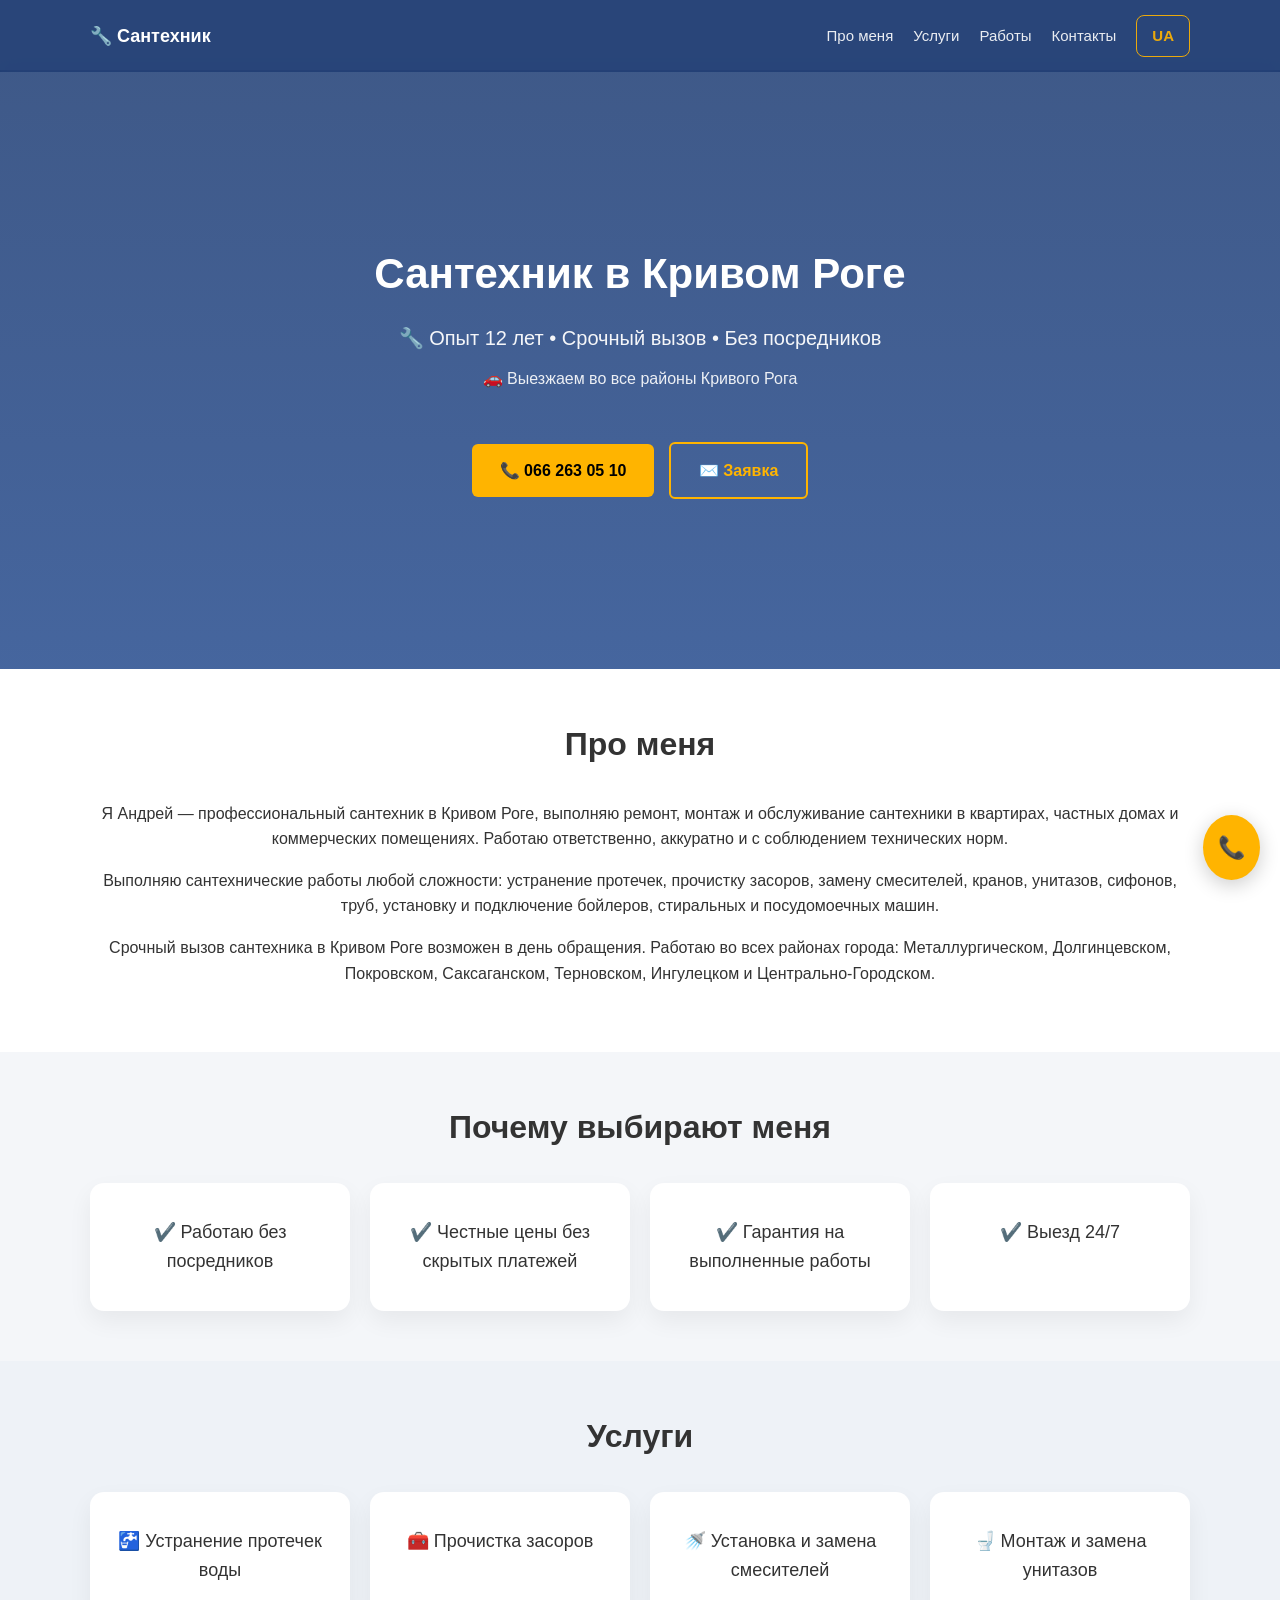
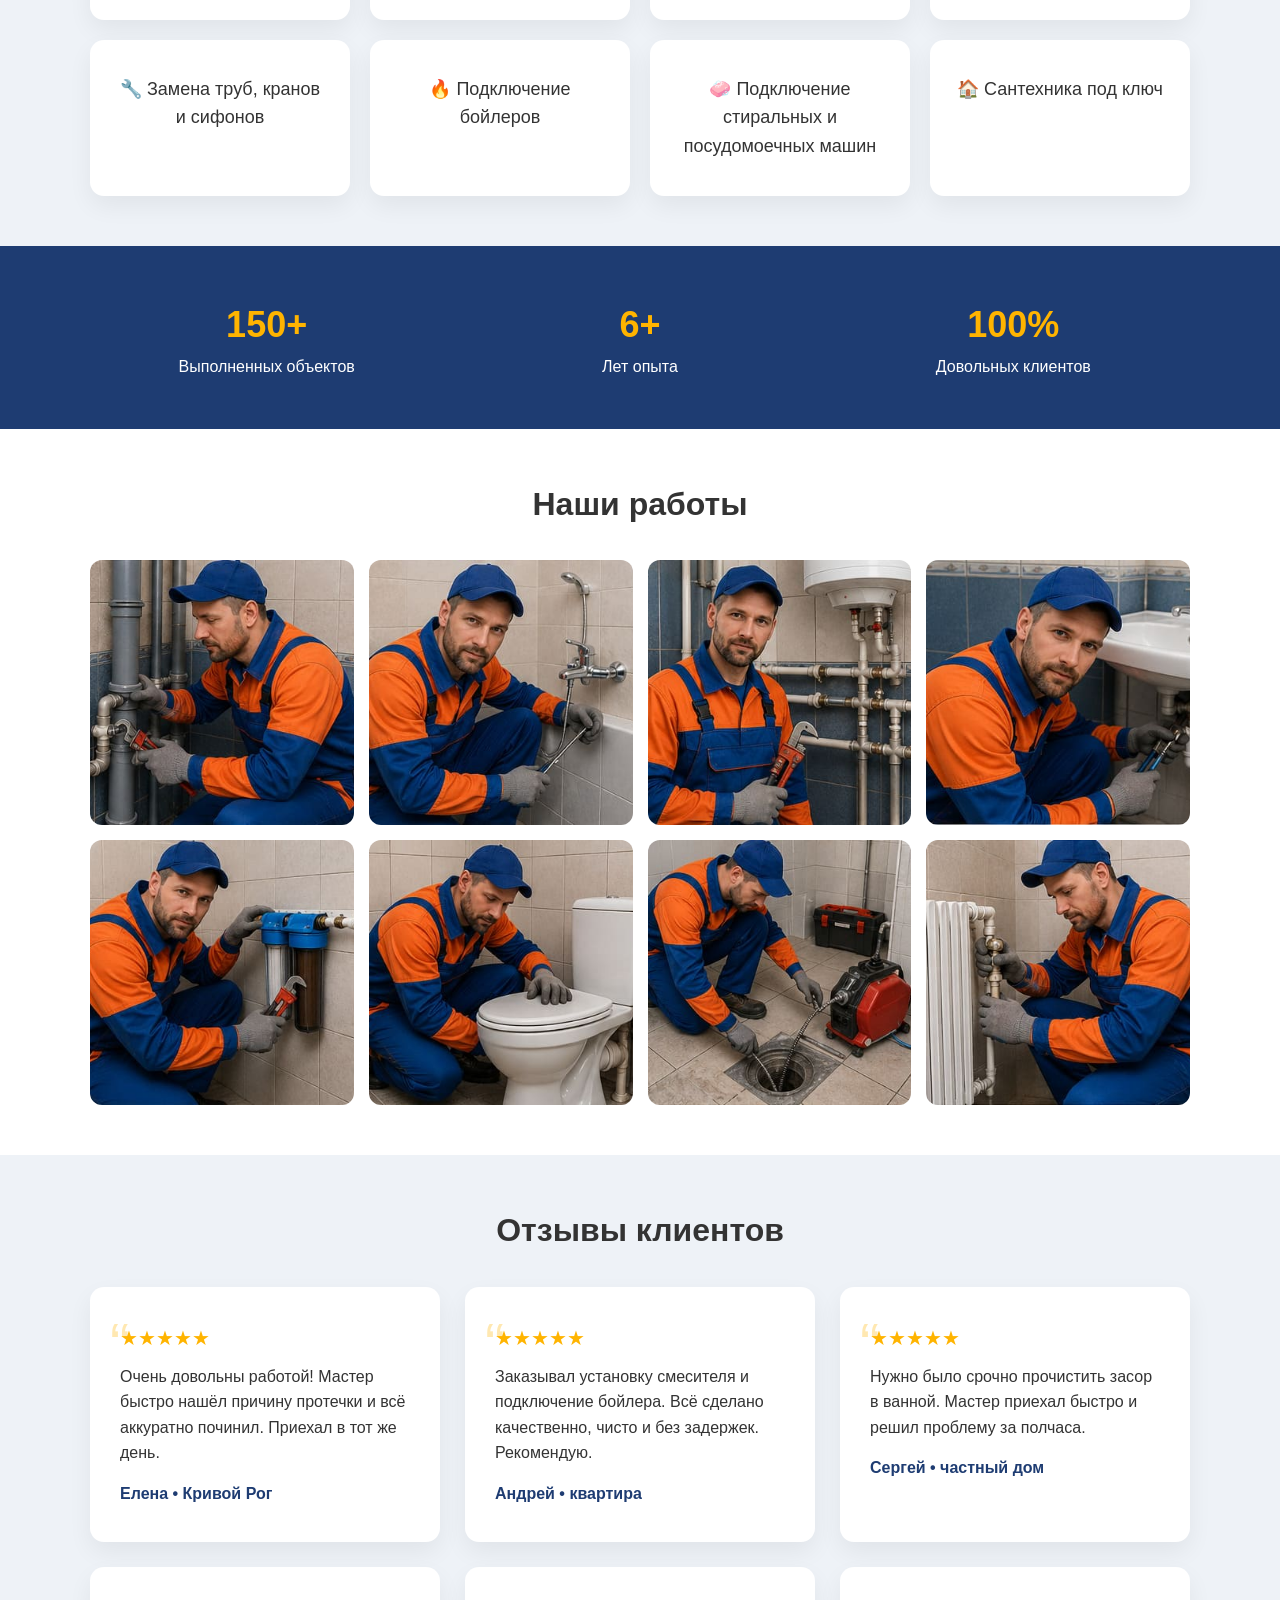
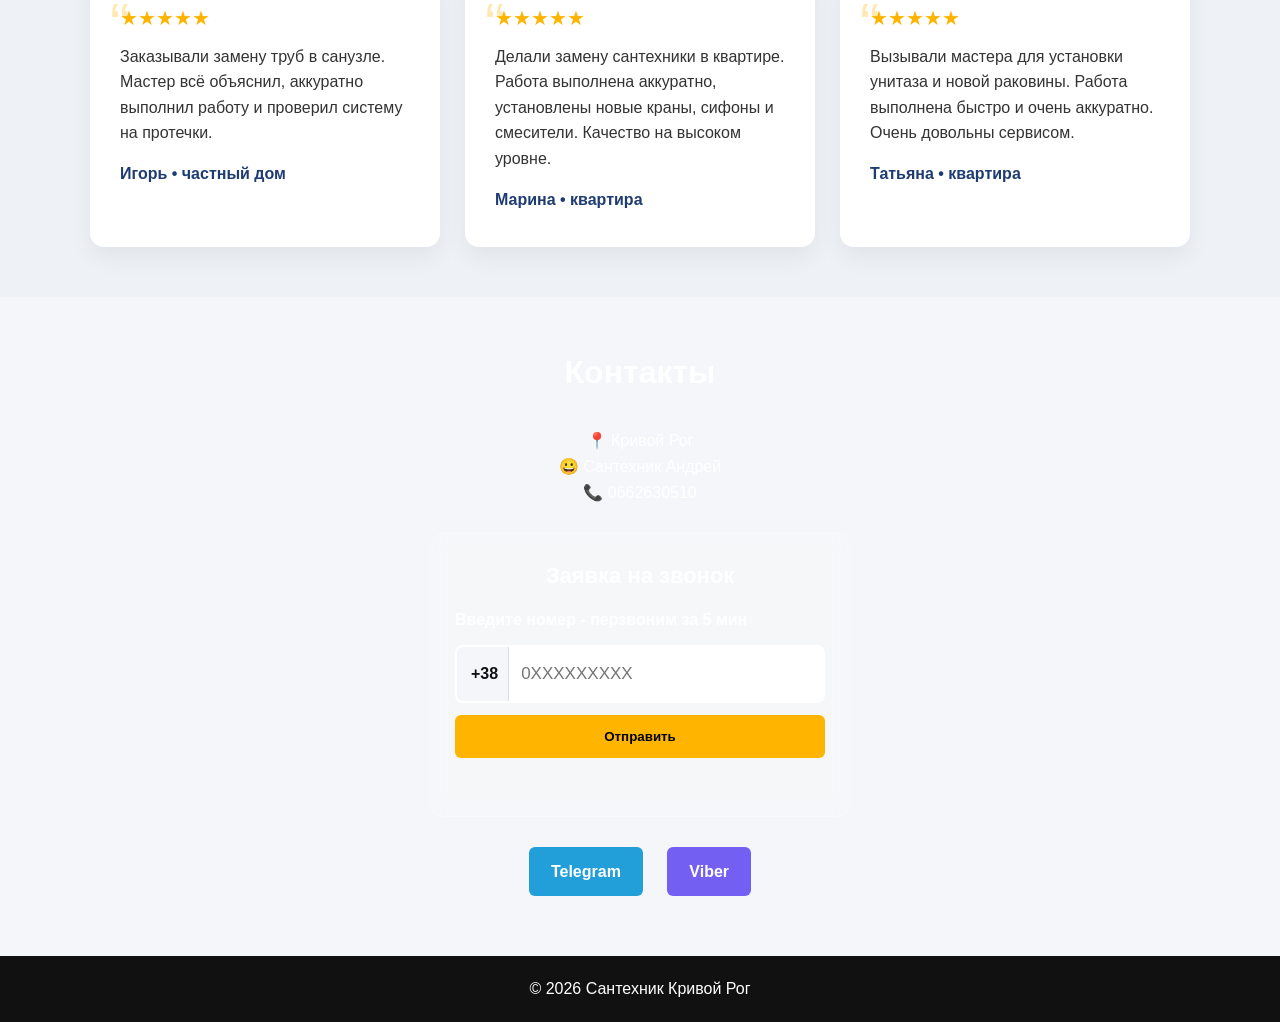
==== ru/index.html @ 3ff69174 "Add files via upload" ====
<!DOCTYPE html>
<html lang="ru">
<head>
<meta charset="UTF-8">
<meta name="viewport" content="width=device-width, initial-scale=1.0">

<title>Сантехник в Кривом Роге | Вызов сантехника 24/7</title>
<meta name="description" content="Частный сантехник в Кривом Роге. Срочный вызов, устранение протечек и засоров, замена смесителей, унитазов, труб, сифонов и подключение бойлеров. Выезд в день обращения.">
<meta name="keywords" content="сантехник кривой рог, вызов сантехника кривой рог, аварийный сантехник кривой рог, сантехнические работы кривой рог, ремонт сантехники кривой рог, прочистка засоров кривой рог, замена труб кривой рог">

<link rel="canonical" href="https://santehnik-krivoy-rog.pp.ua/ru/">
<link rel="alternate" hreflang="uk" href="https://santehnik-krivoy-rog.pp.ua/">
<link rel="alternate" hreflang="ru" href="https://santehnik-krivoy-rog.pp.ua/ru/">
<link rel="alternate" hreflang="x-default" href="https://santehnik-krivoy-rog.pp.ua/">

<link rel="icon" href="/images/logo.svg" type="image/svg+xml">

<style>
* {
    margin: 0;
    padding: 0;
    box-sizing: border-box;
    font-family: Arial, sans-serif;
}

html {
    scroll-behavior: auto;

}

body {
    padding-top: 70px;
    background: #f4f6f9;
    color: #333;
    line-height: 1.6;
}

a {
    text-decoration: none;
    color: inherit;
}

.container {
    width: 90%;
    max-width: 1100px;
    margin: auto;
    padding: 50px 0;
}

/* NAVBAR */

.navbar {
    position: fixed;
    top: 0;
    left: 0;
    width: 100%;
    background: rgba(30, 60, 114, 0.95);
    backdrop-filter: blur(10px);
    color: white;
    z-index: 9999;
    transition: transform 0.35s ease, opacity 0.35s ease;
}

.navbar.hide {
    transform: translateY(-100%);
    opacity: 0;
}

.nav-container {
    width: 90%;
    max-width: 1100px;
    margin: auto;
    display: flex;
    justify-content: space-between;
    align-items: center;
    padding: 15px 0;
}

.logo {
    font-weight: bold;
    font-size: 18px;
}

.nav-links {
    display: flex;
    align-items: center;
}

.nav-links a {
    margin-left: 20px;
    font-size: 15px;
    opacity: 0.9;
    transition: 0.3s;
}

.nav-links a:hover {
    opacity: 1;
    color: #ffb400;
}

.lang-switch-btn {
    margin-left: 25px;
    padding: 6px 12px;
    border: 1px solid #ffb400;
    border-radius: 6px;
    color: #ffb400;
    font-weight: bold;
    transition: 0.3s;
}

.lang-switch-btn:hover {
    background: #ffb400;
    color: black;
}

/* BURGER */

.burger {
    display: none;
    font-size: 26px;
    cursor: pointer;
    background: transparent;
    border: 0;
    color: white;
}

/* HEADER */

header {
    position: relative;
    overflow: hidden;
    color: white;
    text-align: center;
    padding: 120px 20px;
}

header::before,
.contacts::before {
    content: "";
    position: absolute;
    inset: 0;
    background:
        linear-gradient(rgba(30, 60, 114, 0.85), rgba(42, 82, 152, 0.85)),
        url('images/plumber.jpg') center/cover no-repeat;
    background-attachment: fixed;
    z-index: -1;
}

header h1 {
    font-size: 42px;
}

.subtitle {
    font-size: 20px;
    margin-top: 15px;
    opacity: 0.95;
}

.areas {
    margin-top: 12px;
    font-size: 16px;
    opacity: 0.9;
}

.hero-buttons {
    margin-top: 30px;
}

.btn {
    background: #ffb400;
    color: black;
    padding: 14px 28px;
    border-radius: 6px;
    font-weight: bold;
    display: inline-block;
    margin-top: 20px;
    transition: 0.3s;
}

.btn:hover {
    background: #ffa000;
}

.btn-outline {
    background: transparent;
    border: 2px solid #ffb400;
    color: #ffb400;
    margin-left: 10px;
}

.btn-outline:hover {
    background: #ffb400;
    color: black;
}

/* SECTIONS */

section h2 {
    text-align: center;
    margin-bottom: 30px;
    font-size: 32px;
}

.about {
    background: white;
    text-align: center;
}

.about p {
    margin-bottom: 16px;
}

.advantages {
    background: #f4f6f9;
}

.services {
    background: #eef2f7;
}

.grid {
    display: grid;
    grid-template-columns: repeat(auto-fit, minmax(250px, 1fr));
    gap: 20px;
}

.card {
    background: white;
    padding: 35px 25px;
    border-radius: 14px;
    text-align: center;
    box-shadow: 0 10px 25px rgba(0, 0, 0, 0.06);
    transition: 0.35s ease;
    font-size: 18px;
}

.card:hover {
    transform: translateY(-8px);
    box-shadow: 0 15px 35px rgba(0, 0, 0, 0.12);
}

/* STATS */

.stats {
    background: #1e3c72;
    color: white;
    text-align: center;
}

.stat h3 {
    font-size: 36px;
    color: #ffb400;
}

/* WORKS GALLERY */

.works {
    background: white;
}

.gallery {
    display: grid;
    grid-template-columns: repeat(auto-fit, minmax(250px, 1fr));
    gap: 15px;
}

.gallery img {
    width: 100%;
    height: 265px;
    object-fit: cover;
    border-radius: 12px;
    transition: 0.4s ease;
    background: #dfe6f1;
}

.gallery img:hover {
    transform: scale(1.04);
    box-shadow: 0 10px 30px rgba(0, 0, 0, 0.2);
}

/* REVIEWS */

.reviews {
    background: #eef2f7;
}

.reviews-grid {
    display: grid;
    grid-template-columns: repeat(auto-fit, minmax(280px, 1fr));
    gap: 25px;
}

.review {
    background: white;
    padding: 35px 30px;
    border-radius: 14px;
    box-shadow: 0 10px 25px rgba(0, 0, 0, 0.06);
    position: relative;
    transition: 0.3s;
}

.review:hover {
    transform: translateY(-6px);
}

/* Кавычки */

.review::before {
    content: "“";
    position: absolute;
    top: 10px;
    left: 20px;
    font-size: 60px;
    color: #ffb400;
    opacity: 0.3;
}

/* Звёзды */

.stars {
    color: #ffb400;
    font-size: 20px;
    margin-bottom: 10px;
}

.review-text {
    font-size: 16px;
    margin-bottom: 15px;
}

.review-author {
    font-weight: bold;
    color: #1e3c72;
}

/* CONTACTS */

.contacts {
    position: relative;
    background-attachment: fixed;
    color: white;
    text-align: center;
    overflow: hidden;
}

.social-buttons {
    margin-top: 20px;
}

.social {
    display: inline-block;
    margin: 10px;
    padding: 12px 22px;
    border-radius: 6px;
    color: white;
    font-weight: bold;
}

.tg {
    background: #229ED9;
}

.wa {
    background: #25D366;
}

.vb {
    background: #7360F2;
}

.social:hover {
    opacity: 0.8;
}

/* FLOATING CALL */

.floating-call {
    position: fixed;
    bottom: 20px;
    right: 20px;
    background: #ffb400;
    color: black;
    font-size: 22px;
    padding: 15px;
    border-radius: 50%;
    box-shadow: 0 5px 20px rgba(0, 0, 0, 0.2);
    z-index: 1000;
}

/* FOOTER */

footer {
    background: #111;
    color: white;
    text-align: center;
    padding: 20px;
}

/* TABLET (769px – 1024px) */

@media (min-width: 769px) and (max-width: 1024px) {
    header {
        padding: 100px 20px;
    }

    header h1 {
        font-size: 36px;
    }

    .subtitle {
        font-size: 18px;
    }

    .grid,
    .gallery {
        grid-template-columns: repeat(2, 1fr);
    }

    .container {
        width: 92%;
    }
}

/* MOBILE (до 768px) */

@media (max-width: 768px) {
    body {
        padding-top: 62px;
    }

    .container {
        padding: 35px 0;
    }

    .burger {
        display: block;
    }

    .nav-links {
        position: fixed;
        top: 0;
        right: -100%;
        width: 70%;
        max-width: 320px;
        height: 100vh;
        background: #1e3c72;
        flex-direction: column;
        align-items: center;
        justify-content: center;
        display: flex;
        gap: 25px;
        transition: 0.4s ease;
    }

    .nav-links a,
    .lang-switch-btn {
        margin-left: 0;
        font-size: 18px;
    }

    .nav-links.active {
        right: 0;
    }

    header {
        padding: 80px 15px;
        text-align: center;
    }

    header h1 {
        font-size: 28px;
        line-height: 1.3;
    }

    .subtitle {
        font-size: 16px;
    }

    .hero-buttons {
        display: flex;
        flex-direction: column;
        gap: 15px;
        align-items: center;
    }

    .btn {
        width: 100%;
        max-width: 280px;
        padding: 14px;
        margin-top: 0;
    }

    .btn-outline {
        margin-left: 0;
    }

    section h2 {
        font-size: 24px;
        margin-bottom: 20px;
    }

    .grid,
    .gallery,
    .reviews-grid {
        grid-template-columns: 1fr;
    }

    .card {
        padding: 25px 20px;
        font-size: 16px;
    }

    .stat h3 {
        font-size: 28px;
    }

    .social {
        display: block;
        margin: 10px auto;
        width: 80%;
    }

    header::before,
    .contacts::before {
        background-attachment: scroll;
    }

    .floating-call {
        bottom: 15px;
        right: 15px;
        padding: 14px;
        font-size: 20px;
    }
}

/* Active language switch button like in screenshot */
.lang-switch-btn {
    border: 1px solid #ffb400;
    color: #ffb400;
    border-radius: 8px;
    padding: 8px 15px;
    font-weight: 700;
}

.burger {
    background: transparent;
    border: 0;
    color: white;
}


/* CALLBACK FORM */

.callback-box {
    max-width: 420px;
    margin: 28px auto 10px;
    padding: 24px;
    background: rgba(255,255,255,0.12);
    border: 1px solid rgba(255,255,255,0.25);
    border-radius: 14px;
    backdrop-filter: blur(8px);
}

.callback-box h3 {
    margin-bottom: 14px;
    font-size: 22px;
}

.lead-form {
    display: grid;
    gap: 12px;
}

.phone-label {
    font-weight: bold;
    text-align: left;
}

.phone-row {
    display: flex;
    align-items: center;
    background: white;
    border-radius: 8px;
    overflow: hidden;
    border: 2px solid transparent;
}

.phone-row:focus-within {
    border-color: #ffb400;
}

.phone-prefix {
    flex: 0 0 auto;
    padding: 14px 10px 14px 14px;
    color: #111;
    font-weight: bold;
    background: #f4f6f9;
    border-right: 1px solid #d8dee8;
}

.phone-input {
    width: 100%;
    border: 0;
    outline: 0;
    padding: 14px 12px;
    font-size: 17px;
    color: #111;
}

.form-submit {
    border: 0;
    cursor: pointer;
    width: 100%;
    margin-top: 0;
}

.form-submit:disabled {
    opacity: 0.65;
    cursor: not-allowed;
}

.form-message {
    min-height: 22px;
    font-weight: bold;
    font-size: 14px;
}

.form-message.success {
    color: #b8ffcf;
}

.form-message.error {
    color: #ffd0d0;
}

.hp-field {
    position: absolute;
    left: -9999px;
    opacity: 0;
}

@media (max-width: 768px) {
    .callback-box {
        padding: 20px;
    }
}
</style>

<script type="application/ld+json">
{
  "@context": "https://schema.org",
  "@type": [
    "ProfessionalService",
    "Plumber"
  ],
  "name": "Сантехник в Кривом Роге — частный мастер",
  "image": "https://santehnik-krivoy-rog.pp.ua/images/logo.svg",
  "description": "Частный сантехник в Кривом Роге. Срочный вызов, устранение протечек и засоров, замена смесителей, труб, сифонов и подключение бойлеров.",
  "url": "https://santehnik-krivoy-rog.pp.ua/ru/",
  "telephone": "+380662630510",
  "priceRange": "от 500 грн",
  "openingHours": "Mo-Su 00:00-23:59",
  "address": {
    "@type": "PostalAddress",
    "addressLocality": "Кривой Рог",
    "addressRegion": "Днепропетровская область",
    "postalCode": "50000",
    "addressCountry": "UA"
  },
  "areaServed": [
    {
      "@type": "Place",
      "name": "Металлургический район, Кривой Рог"
    },
    {
      "@type": "Place",
      "name": "Долгинцевский район, Кривой Рог"
    },
    {
      "@type": "Place",
      "name": "Покровский район, Кривой Рог"
    },
    {
      "@type": "Place",
      "name": "Саксаганский район, Кривой Рог"
    },
    {
      "@type": "Place",
      "name": "Терновский район, Кривой Рог"
    },
    {
      "@type": "Place",
      "name": "Ингулецкий район, Кривой Рог"
    },
    {
      "@type": "Place",
      "name": "Центрально-Городской район, Кривой Рог"
    },
    {
      "@type": "Place",
      "name": "95 квартал, Кривой Рог"
    },
    {
      "@type": "Place",
      "name": "Соцгород, Кривой Рог"
    },
    {
      "@type": "Place",
      "name": "Юбилейная, Кривой Рог"
    }
  ]
}
</script>
</head>

<body>
<nav class="navbar" id="navbar">
  <div class="nav-container">
    <div class="logo">🔧 Сантехник</div>
    <button class="burger" id="burger" aria-label="Меню" aria-expanded="false">☰</button>
    <div class="nav-links" id="navLinks">
      <a href="#about">Про меня</a>
      <a href="#services">Услуги</a>
      <a href="#works">Работы</a>
      <a href="#contacts">Контакты</a>
      <a href="/" class="lang-switch-btn">UA</a>
    </div>
  </div>
</nav>

<header>
  <div class="container hero">
    <h1>Сантехник в Кривом Роге</h1>
    <p class="subtitle">🔧 Опыт 12 лет • Срочный вызов • Без посредников</p>
    <p class="areas">🚗 Выезжаем во все районы Кривого Рога</p>
    <div class="hero-buttons">
      <a href="tel:+380662630510" class="btn">📞 066 263 05 10</a>
      <a href="#callback" class="btn btn-outline">✉️ Заявка</a>
    </div>
  </div>
</header>

<main>
<section id="about" class="about">
  <div class="container">
    <h2>Про меня</h2>
    <p>Я Андрей — профессиональный сантехник в Кривом Роге, выполняю ремонт, монтаж и обслуживание сантехники в квартирах, частных домах и коммерческих помещениях. Работаю ответственно, аккуратно и с соблюдением технических норм.</p>
    <p>Выполняю сантехнические работы любой сложности: устранение протечек, прочистку засоров, замену смесителей, кранов, унитазов, сифонов, труб, установку и подключение бойлеров, стиральных и посудомоечных машин.</p>
    <p>Срочный вызов сантехника в Кривом Роге возможен в день обращения. Работаю во всех районах города: Металлургическом, Долгинцевском, Покровском, Саксаганском, Терновском, Ингулецком и Центрально-Городском.</p>
  </div>
</section>

<section class="advantages">
  <div class="container">
    <h2>Почему выбирают меня</h2>
    <div class="grid">
      <div class="card">✔️ Работаю без посредников</div>
      <div class="card">✔️ Честные цены без скрытых платежей</div>
      <div class="card">✔️ Гарантия на выполненные работы</div>
      <div class="card">✔️ Выезд 24/7</div>
    </div>
  </div>
</section>

<section id="services" class="services">
  <div class="container">
    <h2>Услуги</h2>
    <div class="grid">
      <div class="card">🚰 Устранение протечек воды</div>
      <div class="card">🧰 Прочистка засоров</div>
      <div class="card">🚿 Установка и замена смесителей</div>
      <div class="card">🚽 Монтаж и замена унитазов</div>
      <div class="card">🔧 Замена труб, кранов и сифонов</div>
      <div class="card">🔥 Подключение бойлеров</div>
      <div class="card">🧼 Подключение стиральных и посудомоечных машин</div>
      <div class="card">🏠 Сантехника под ключ</div>
    </div>
  </div>
</section>

<section class="stats">
  <div class="container grid">
    <div class="stat"><h3>150+</h3><p>Выполненных объектов</p></div>
<div class="stat"><h3>6+</h3><p>Лет опыта</p></div>
<div class="stat"><h3>100%</h3><p>Довольных клиентов</p></div>
  </div>
</section>

<section id="works" class="works">
  <div class="container">
    <h2>Наши работы</h2>
    <div class="gallery">
      <img src="/images/photo_2026-03-04_13-19-32.jpg" loading="lazy" alt="Ремонт сантехники">
      <img src="/images/photo_2026-03-04_13-22-49.jpg" loading="lazy" alt="Установка смесителя">
      <img src="/images/photo_2026-03-04_13-22-53.jpg" loading="lazy" alt="Подключение бойлера">
      <img src="/images/photo_2026-03-04_13-22-56.jpg" loading="lazy" alt="Замена труб">
      <img src="/images/photo_2026-03-04_13-23-02.jpg" loading="lazy" alt="Устранение протечки">
      <img src="/images/photo_2026-03-04_13-23-06.jpg" loading="lazy" alt="Монтаж унитаза">
      <img src="/images/photo_2026-03-04_13-23-27.jpg" loading="lazy" alt="Прочистка засора">
      <img src="/images/photo_2026-03-04_13-23-31.jpg" loading="lazy" alt="Сантехнические работы">
    </div>
  </div>
</section>

<section class="reviews">
  <div class="container">
    <h2>Отзывы клиентов</h2>
    <div class="reviews-grid">
      <div class="review">
        <div class="stars">★★★★★</div>
        <p class="review-text">Очень довольны работой! Мастер быстро нашёл причину протечки и всё аккуратно починил. Приехал в тот же день.</p>
        <p class="review-author">Елена • Кривой Рог</p>
      </div>
      <div class="review">
        <div class="stars">★★★★★</div>
        <p class="review-text">Заказывал установку смесителя и подключение бойлера. Всё сделано качественно, чисто и без задержек. Рекомендую.</p>
        <p class="review-author">Андрей • квартира</p>
      </div>
      <div class="review">
        <div class="stars">★★★★★</div>
        <p class="review-text">Нужно было срочно прочистить засор в ванной. Мастер приехал быстро и решил проблему за полчаса.</p>
        <p class="review-author">Сергей • частный дом</p>
      </div>
      <div class="review">
        <div class="stars">★★★★★</div>
        <p class="review-text">Заказывали замену труб в санузле. Мастер всё объяснил, аккуратно выполнил работу и проверил систему на протечки.</p>
        <p class="review-author">Игорь • частный дом</p>
      </div>
      <div class="review">
        <div class="stars">★★★★★</div>
        <p class="review-text">Делали замену сантехники в квартире. Работа выполнена аккуратно, установлены новые краны, сифоны и смесители. Качество на высоком уровне.</p>
        <p class="review-author">Марина • квартира</p>
      </div>
      <div class="review">
        <div class="stars">★★★★★</div>
        <p class="review-text">Вызывали мастера для установки унитаза и новой раковины. Работа выполнена быстро и очень аккуратно. Очень довольны сервисом.</p>
        <p class="review-author">Татьяна • квартира</p>
      </div>
    </div>
  </div>
</section>

<section class="contacts" id="contacts">
  <div class="container">
    <h2>Контакты</h2>
    <p>📍 Кривой Рог</p>
    <p>😀 Сантехник Андрей</p>
    <p>📞 <a href="tel:+380662630510">0662630510</a></p>

    <div class="callback-box" id="callback">
      <h3>Заявка на звонок</h3>
      <form class="lead-form" action="https://elektrik.vip/send.php" method="post" novalidate>
        <input type="hidden" name="lang" value="ru">
        <input type="hidden" name="page_url" value="">
        <input type="hidden" name="source" value="">
        <input type="hidden" name="started_at" value="">
        <input type="text" name="website" class="hp-field" tabindex="-1" autocomplete="off" aria-hidden="true">
        <label class="phone-label" for="phone-ru">Введите номер - перзвоним за 5 мин</label>
        <div class="phone-row">
          <span class="phone-prefix">+38</span>
          <input id="phone-ru" class="phone-input" type="tel" name="phone_local" inputmode="numeric" autocomplete="tel" maxlength="10" pattern="0[0-9]{9}" placeholder="0XXXXXXXXX" required>
        </div>
        <button type="submit" class="btn form-submit">Отправить</button>
        <p class="form-message" role="status" aria-live="polite"></p>
      </form>
    </div>

    <div class="social-buttons">
      <a href="https://t.me/santehnik_andrey" target="_blank" rel="noopener" class="social tg">Telegram</a>
      <a href="viber://chat?number=380662630510" class="social vb">Viber</a>
    </div>
  </div>
</section>

<a href="tel:+380662630510" class="floating-call" aria-label="Позвонить сантехнику">📞</a>
</main>

<footer>
  <p>© 2026 Сантехник Кривой Рог</p>
</footer>


<script>
let lastScroll = 0;

const navbar = document.getElementById('navbar');
const burger = document.getElementById('burger');
const navLinks = document.getElementById('navLinks');

if (navbar) {
    window.addEventListener('scroll', () => {
        const currentScroll = window.pageYOffset;

        if (currentScroll <= 0) {
            navbar.classList.remove('hide');
            lastScroll = 0;
            return;
        }

        navbar.classList.toggle('hide', currentScroll > lastScroll);
        lastScroll = currentScroll;
    });
}

if (burger && navLinks) {
    burger.addEventListener('click', () => {
        const isActive = navLinks.classList.toggle('active');
        burger.setAttribute('aria-expanded', String(isActive));
    });

    document.querySelectorAll('.nav-links a').forEach(link => {
        link.addEventListener('click', () => {
            navLinks.classList.remove('active');
            burger.setAttribute('aria-expanded', 'false');
        });
    });
}

const LEAD_COOLDOWN_MS = 30 * 60 * 1000;

function getSource() {
    const params = new URLSearchParams(window.location.search);

    const utm = [
        'utm_source',
        'utm_medium',
        'utm_campaign',
        'utm_term',
        'utm_content'
    ]
        .map(key => params.get(key) ? `${key}=${params.get(key)}` : '')
        .filter(Boolean)
        .join('; ');

    return utm || document.referrer || 'Прямой заход';
}

function formatWait(ms) {
    const minutes = Math.ceil(ms / 60000);

    return document.documentElement.lang === 'uk'
        ? `Повторну заявку можна відправити через ${minutes} хв.`
        : `Повторную заявку можно отправить через ${minutes} мин.`;
}

document.querySelectorAll('.lead-form').forEach(form => {
    const phoneInput = form.querySelector('.phone-input');
    const message = form.querySelector('.form-message');
    const button = form.querySelector('.form-submit');

    if (!phoneInput || !message || !button) return;

    const startedAt = form.querySelector('input[name="started_at"]');

    if (startedAt) {
        startedAt.value = String(Date.now());
    }

    phoneInput.addEventListener('focus', () => {
        if (!phoneInput.value.trim()) {
            phoneInput.value = '0';
        }
    });

    phoneInput.addEventListener('input', () => {
        let value = phoneInput.value.replace(/\D/g, '');

        if (value.startsWith('38')) {
            value = value.slice(2);
        }

        if (value.startsWith('8')) {
            value = '0' + value.slice(1);
        }

        if (value.length && value[0] !== '0') {
            value = '0' + value.replace(/^0+/, '');
        }

        phoneInput.value = value.slice(0, 10);
    });

    form.addEventListener('submit', async event => {
        event.preventDefault();

        message.className = 'form-message';
        message.textContent = '';

        const lastSent = Number(localStorage.getItem('lead_last_sent') || 0);
        const wait = LEAD_COOLDOWN_MS - (Date.now() - lastSent);

        if (wait > 0) {
            message.classList.add('error');
            message.textContent = formatWait(wait);
            return;
        }

        const phone = phoneInput.value.replace(/\D/g, '');

        if (!/^0\d{9}$/.test(phone)) {
            message.classList.add('error');
            message.textContent = document.documentElement.lang === 'uk'
                ? 'Введіть 10 цифр номера, починаючи з 0.'
                : 'Введите 10 цифр номера, начиная с 0.';
            phoneInput.focus();
            return;
        }

        button.disabled = true;
        button.textContent = document.documentElement.lang === 'uk'
            ? 'Відправляємо...'
            : 'Отправляем...';

        try {
            const formData = new FormData(form);

            formData.set('phone', '+38' + phone);
            formData.set('page_url', window.location.href);
            formData.set('source', getSource());

            const response = await fetch(form.action, {
                method: 'POST',
                body: formData
            });

            const data = await response.json();

            if (!response.ok || !data.ok) {
                throw new Error(data.message || 'send_error');
            }

            localStorage.setItem('lead_last_sent', String(Date.now()));

            form.reset();

            if (startedAt) {
                startedAt.value = String(Date.now());
            }

            message.classList.add('success');
            message.textContent = data.message || (
                document.documentElement.lang === 'uk'
                    ? 'Дякуємо! Заявку відправлено.'
                    : 'Спасибо! Заявка отправлена.'
            );

        } catch (error) {
            message.classList.add('error');
            message.textContent = error.message || (
                document.documentElement.lang === 'uk'
                    ? 'Помилка відправки. Спробуйте ще раз або зателефонуйте.'
                    : 'Ошибка отправки. Попробуйте ещё раз или позвоните.'
            );
        } finally {
            button.disabled = false;
            button.textContent = document.documentElement.lang === 'uk'
                ? 'Відправити'
                : 'Отправить';
        }
    });
});
</script>
</body>
</html>
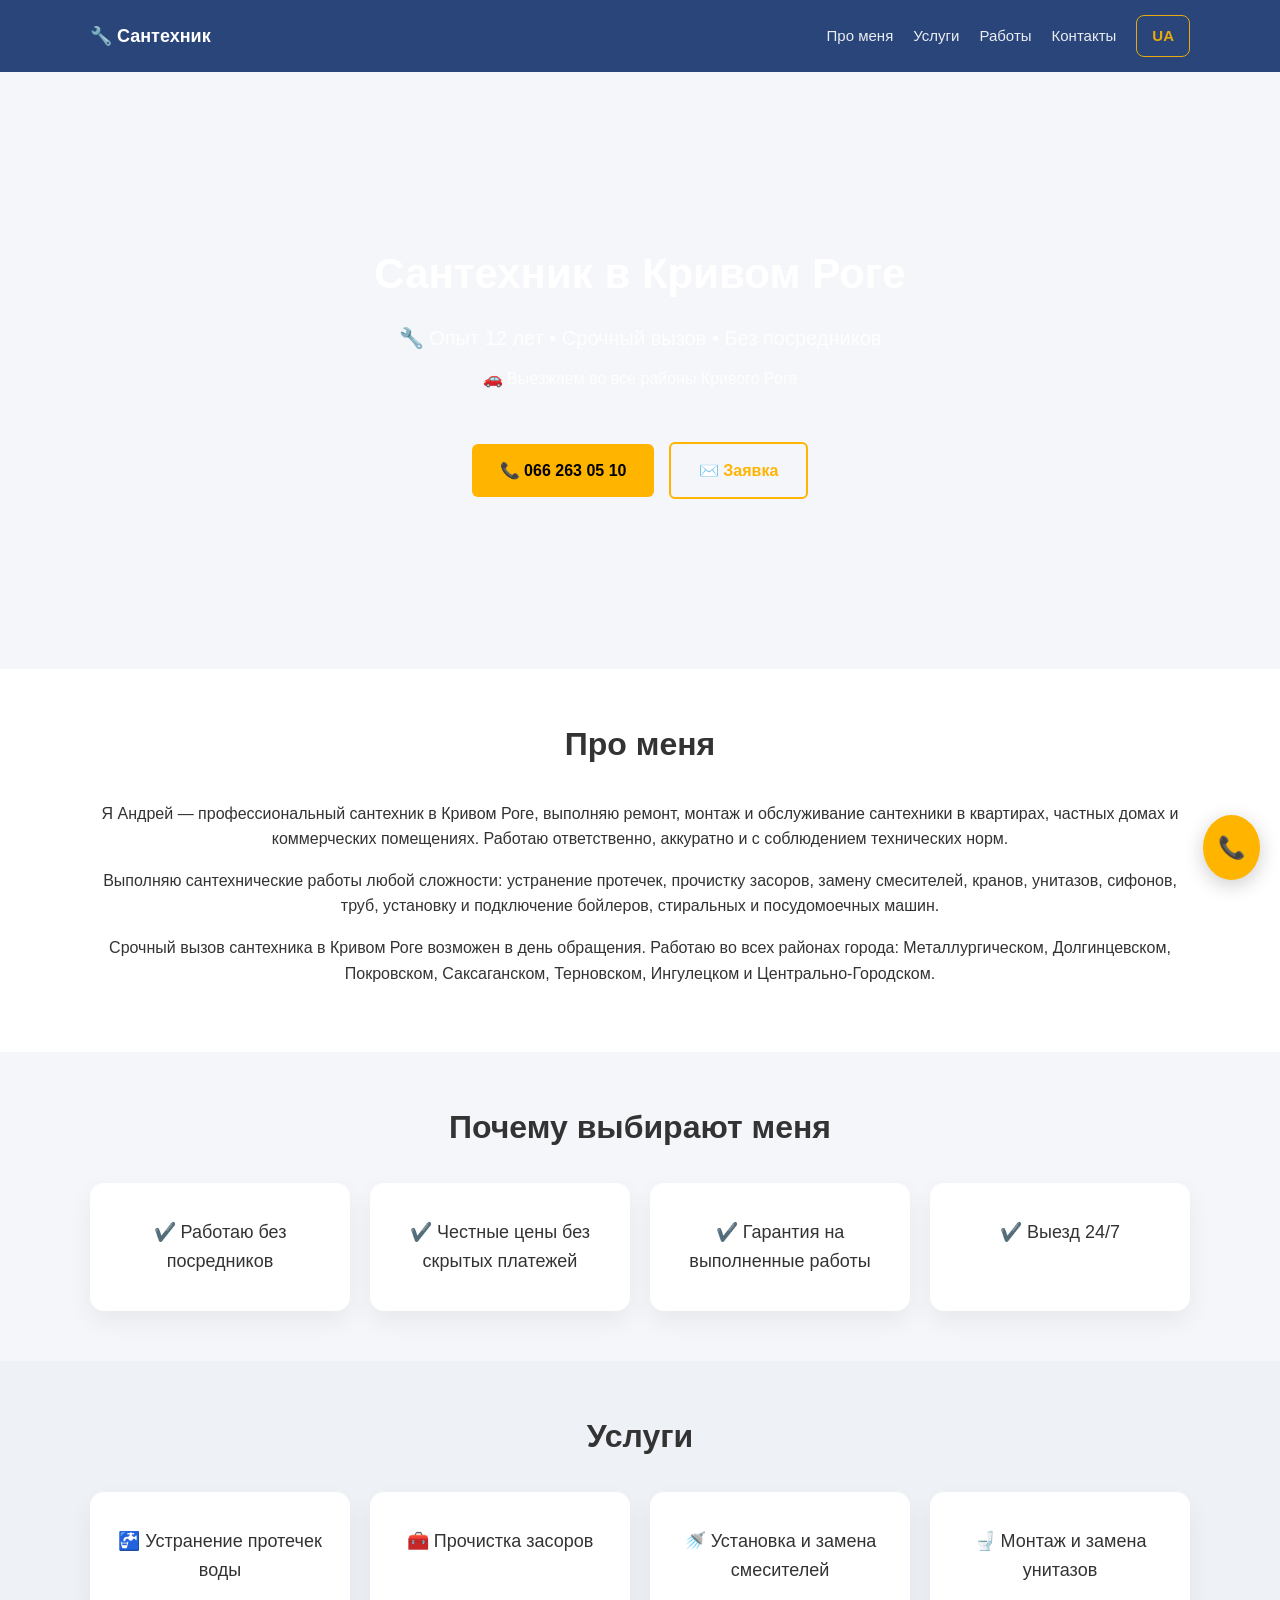
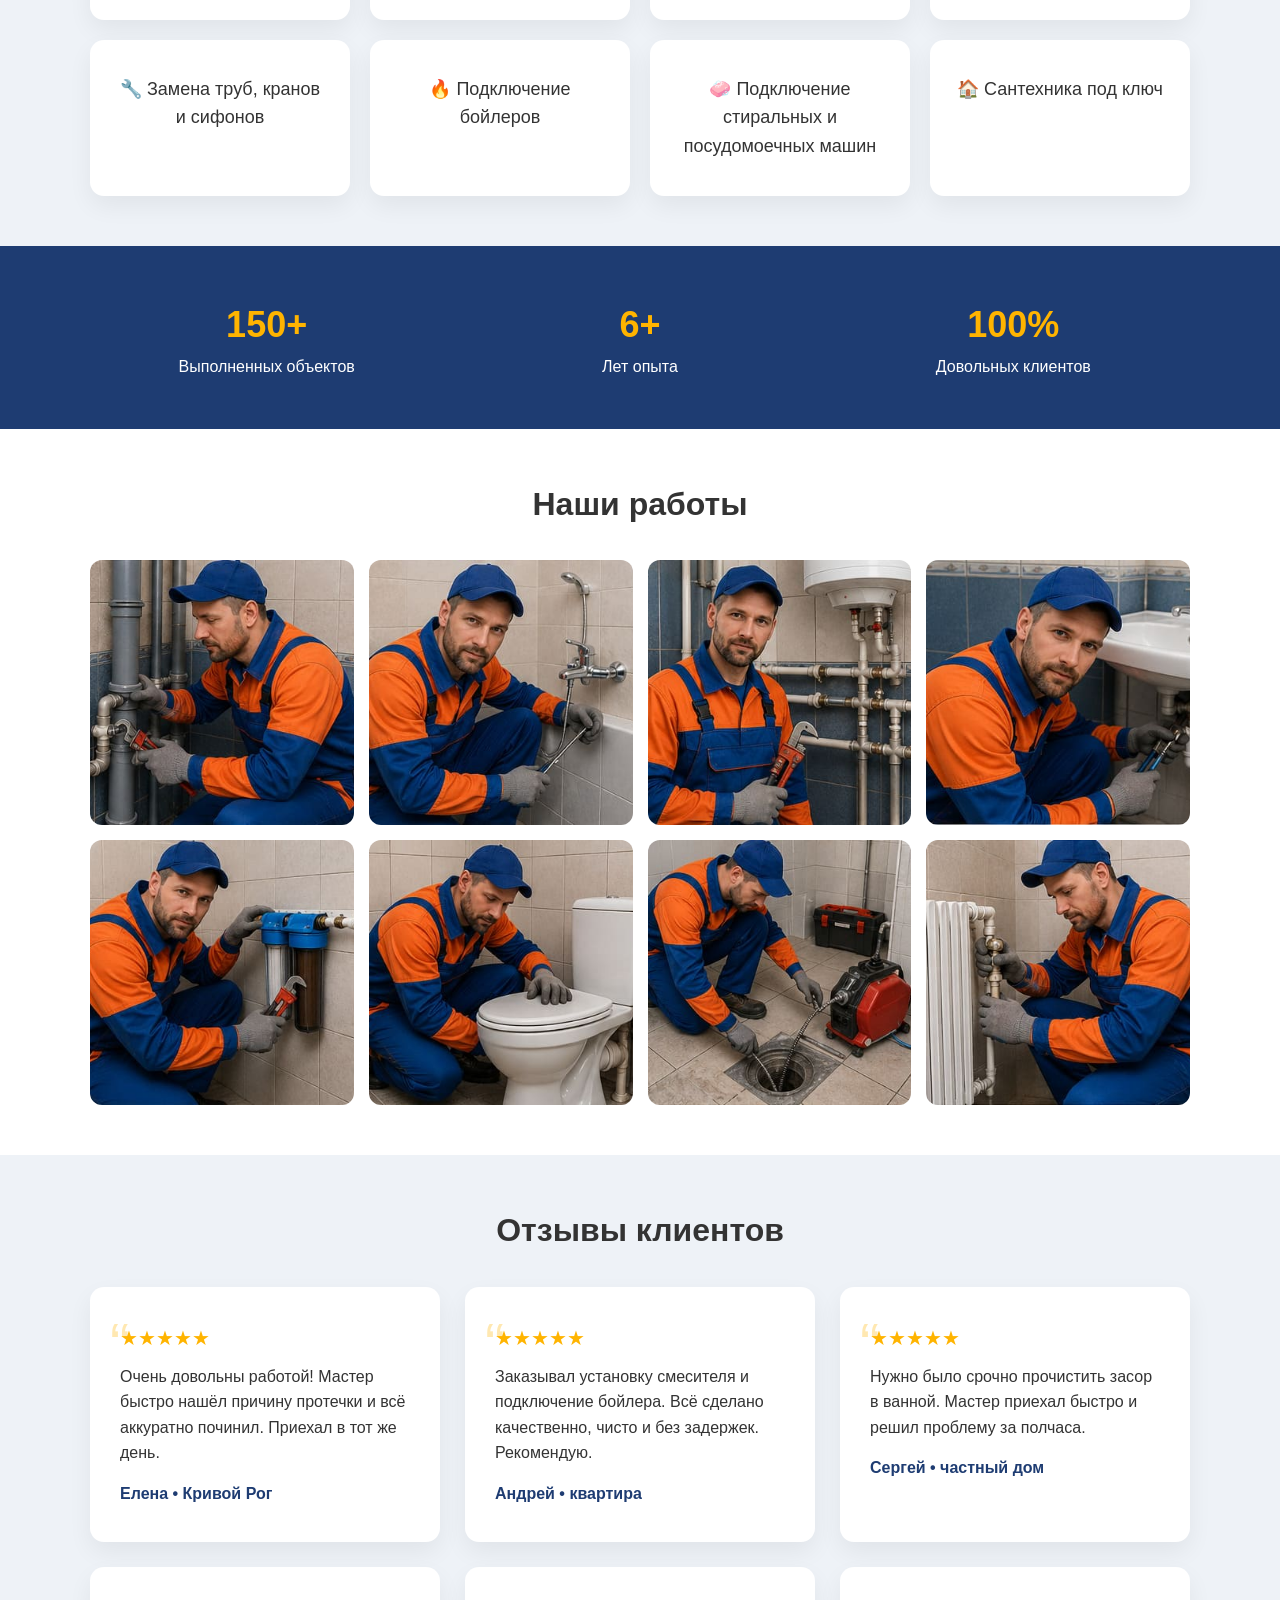
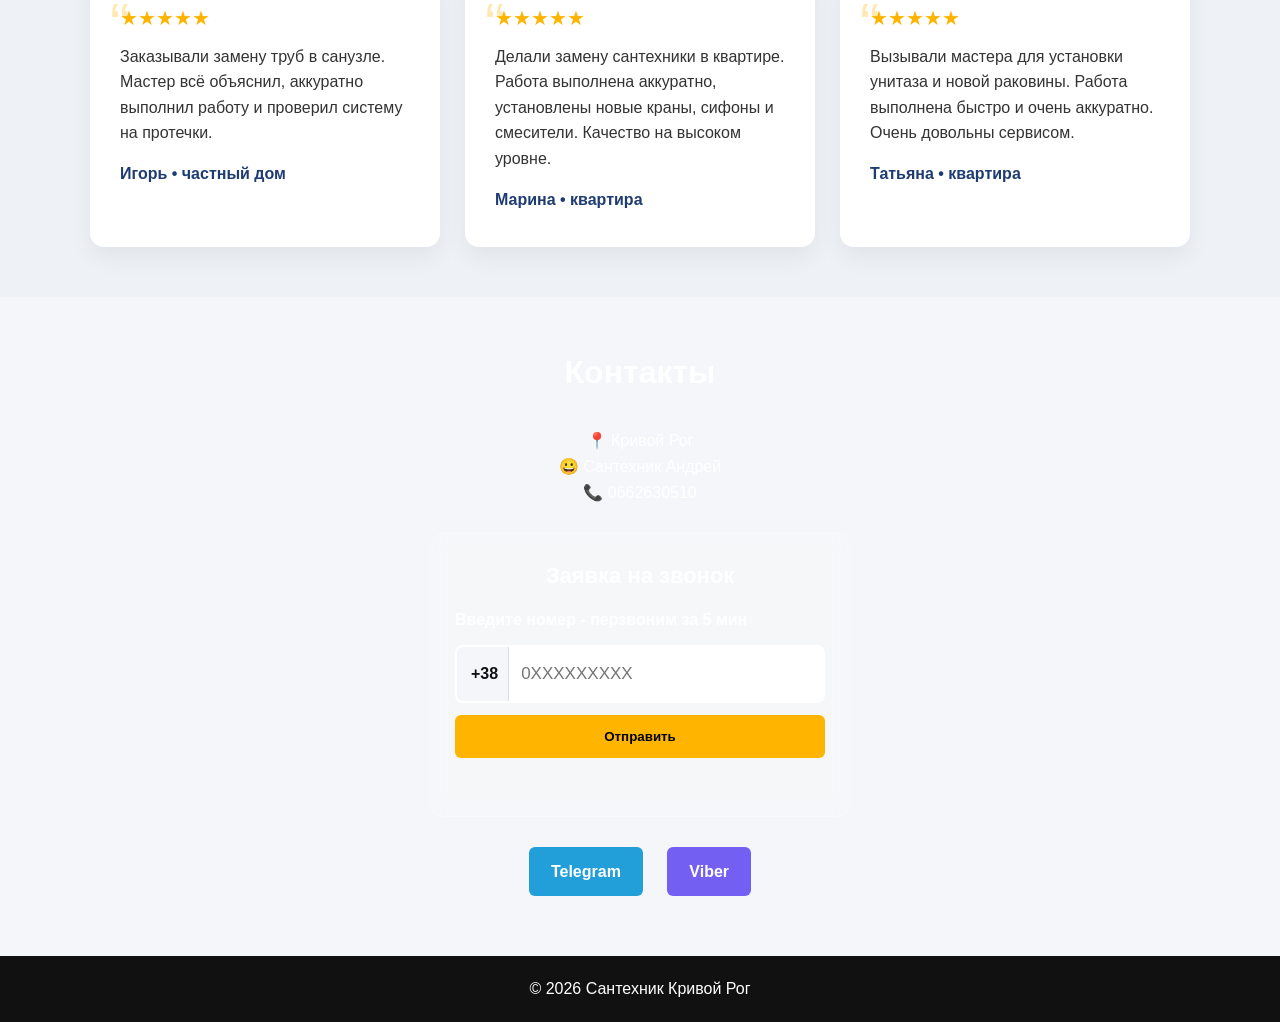
==== commit 2047ae27: "Update index.html" ====
--- a/ru/index.html
+++ b/ru/index.html
@@ -141,7 +141,7 @@
     inset: 0;
     background:
         linear-gradient(rgba(30, 60, 114, 0.85), rgba(42, 82, 152, 0.85)),
-        url('images/plumber.jpg') center/cover no-repeat;
+        url(/images/plumber.jpg') center/cover no-repeat;
     background-attachment: fixed;
     z-index: -1;
 }
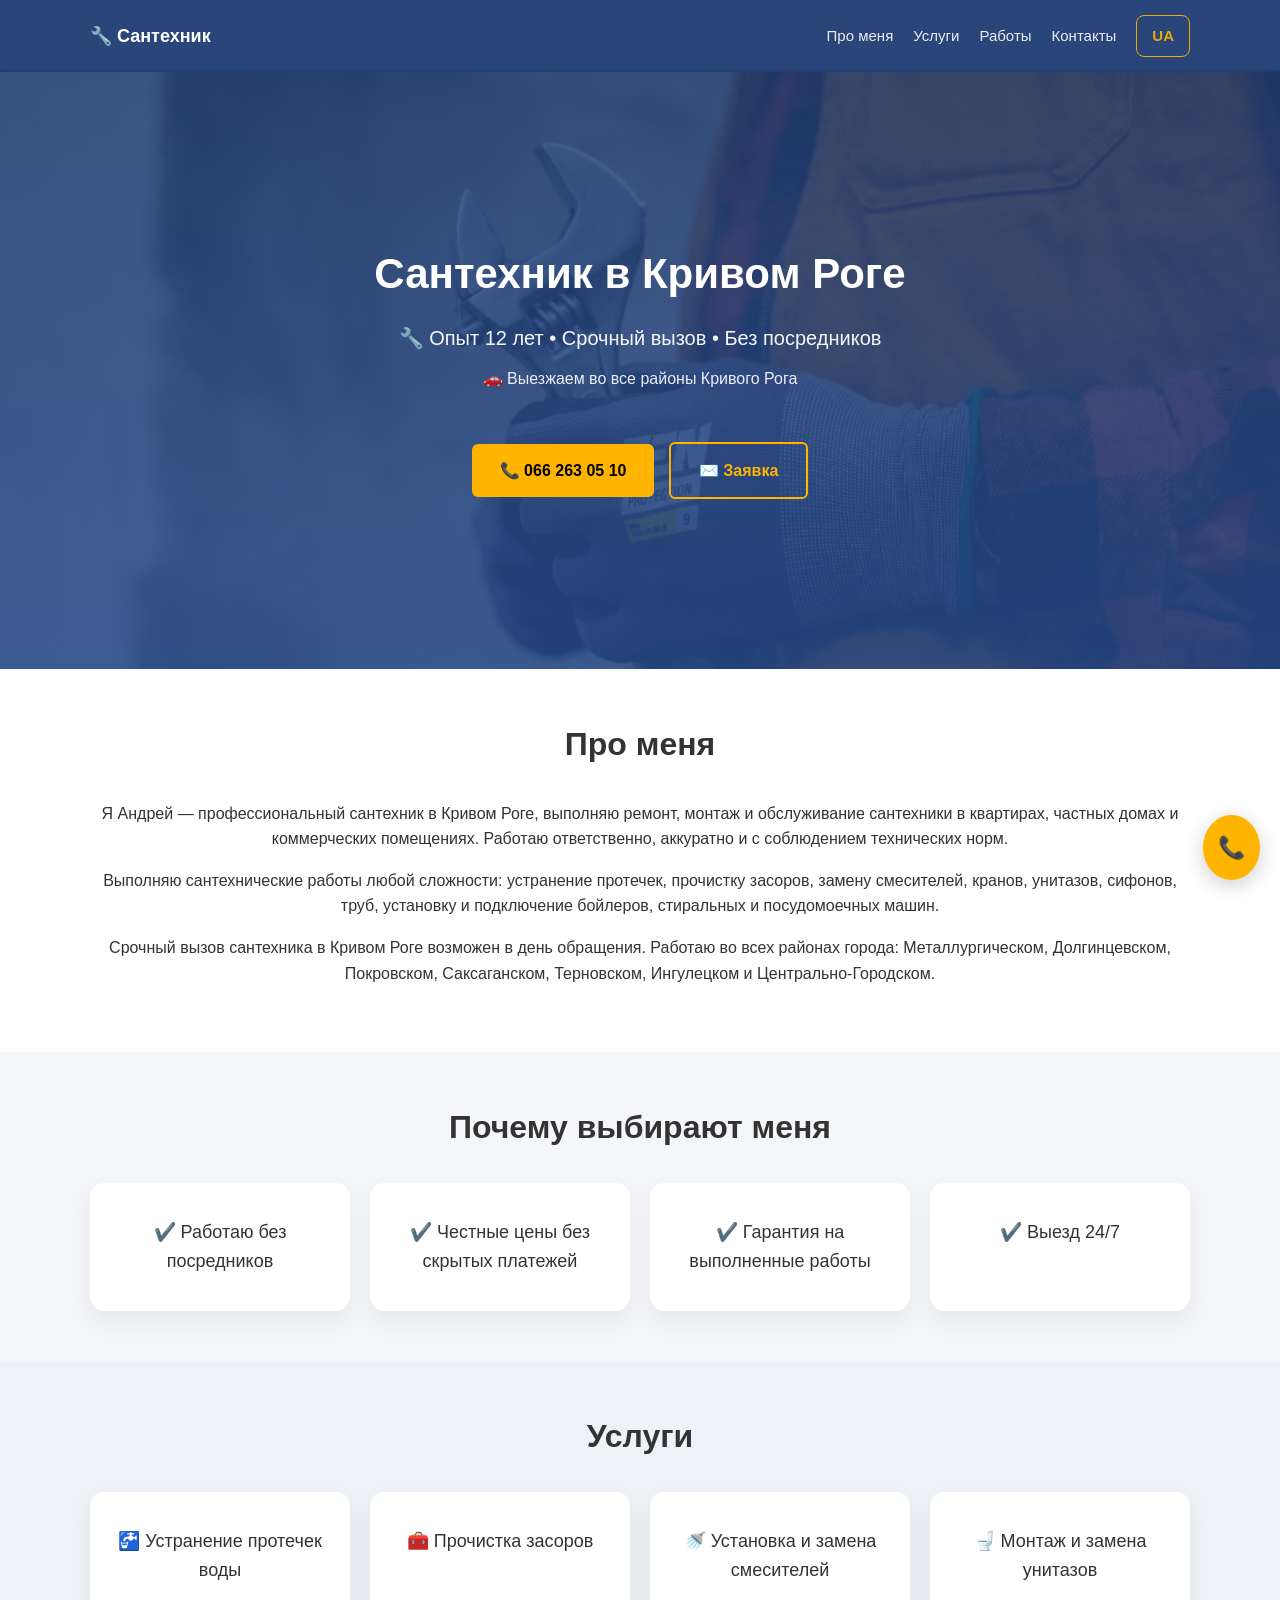
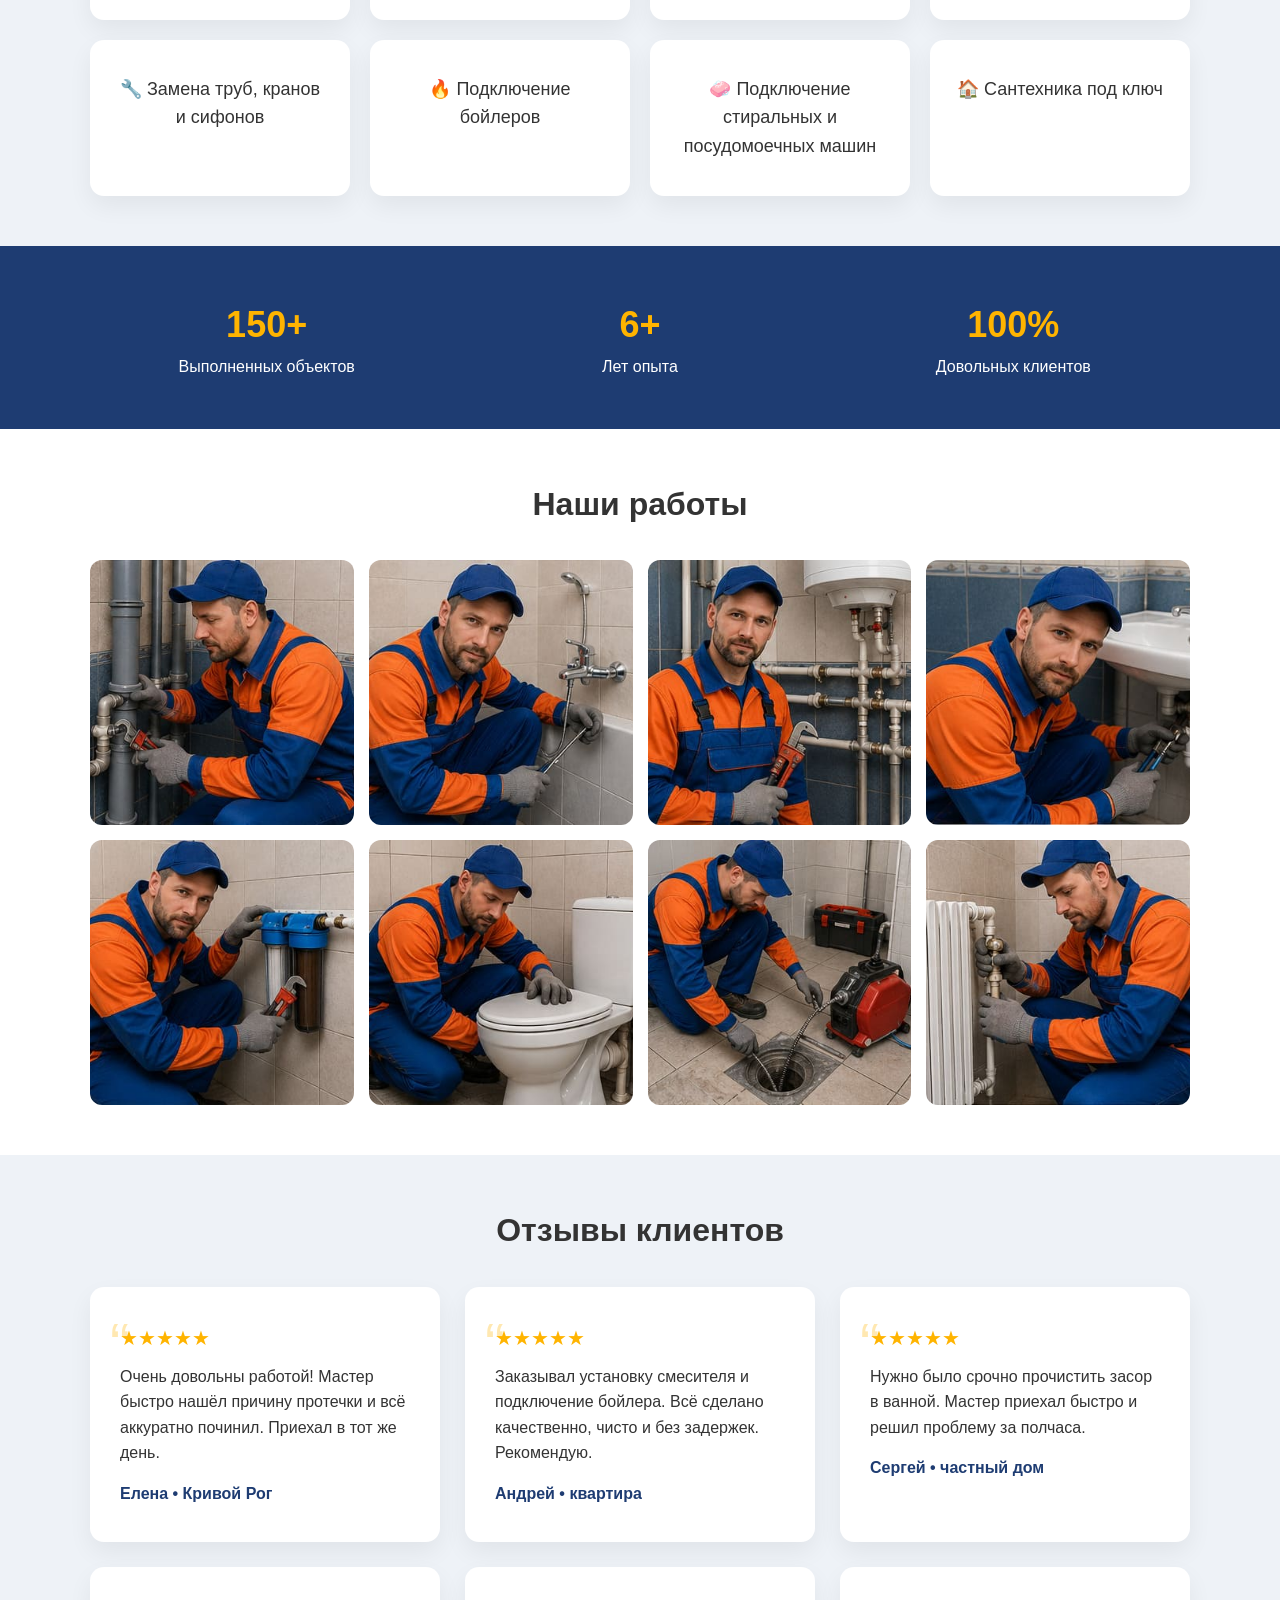
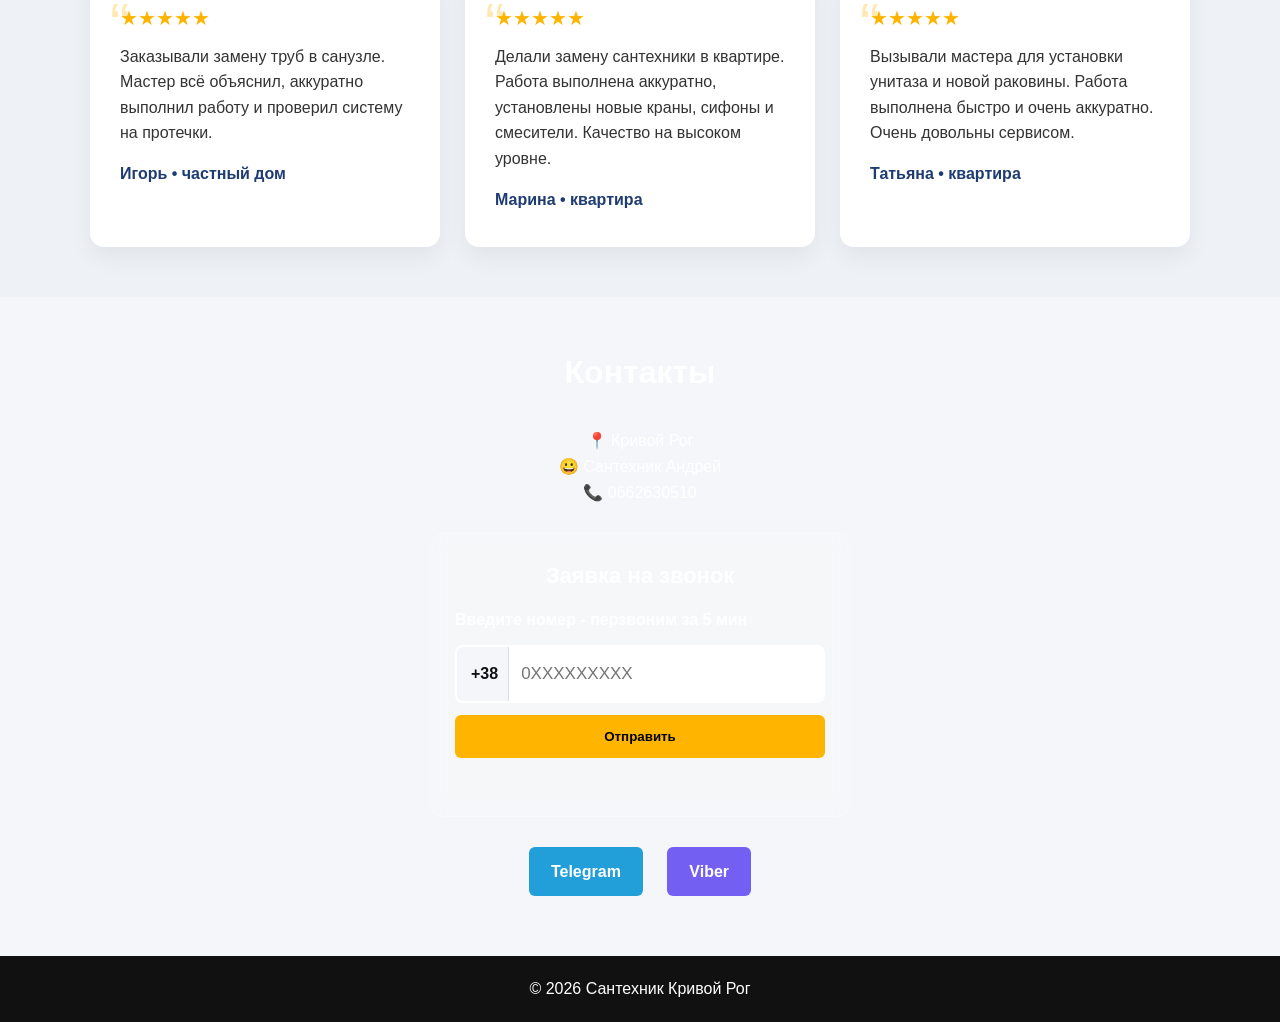
==== commit f7119789: "Update index.html" ====
--- a/ru/index.html
+++ b/ru/index.html
@@ -141,7 +141,7 @@
     inset: 0;
     background:
         linear-gradient(rgba(30, 60, 114, 0.85), rgba(42, 82, 152, 0.85)),
-        url(/images/plumber.jpg') center/cover no-repeat;
+        url('/images/plumber.jpg') center/cover no-repeat;
     background-attachment: fixed;
     z-index: -1;
 }
@@ -644,8 +644,7 @@
         padding: 20px;
     }
 }
-</style>
-
+</style>    
 <script type="application/ld+json">
 {
   "@context": "https://schema.org",
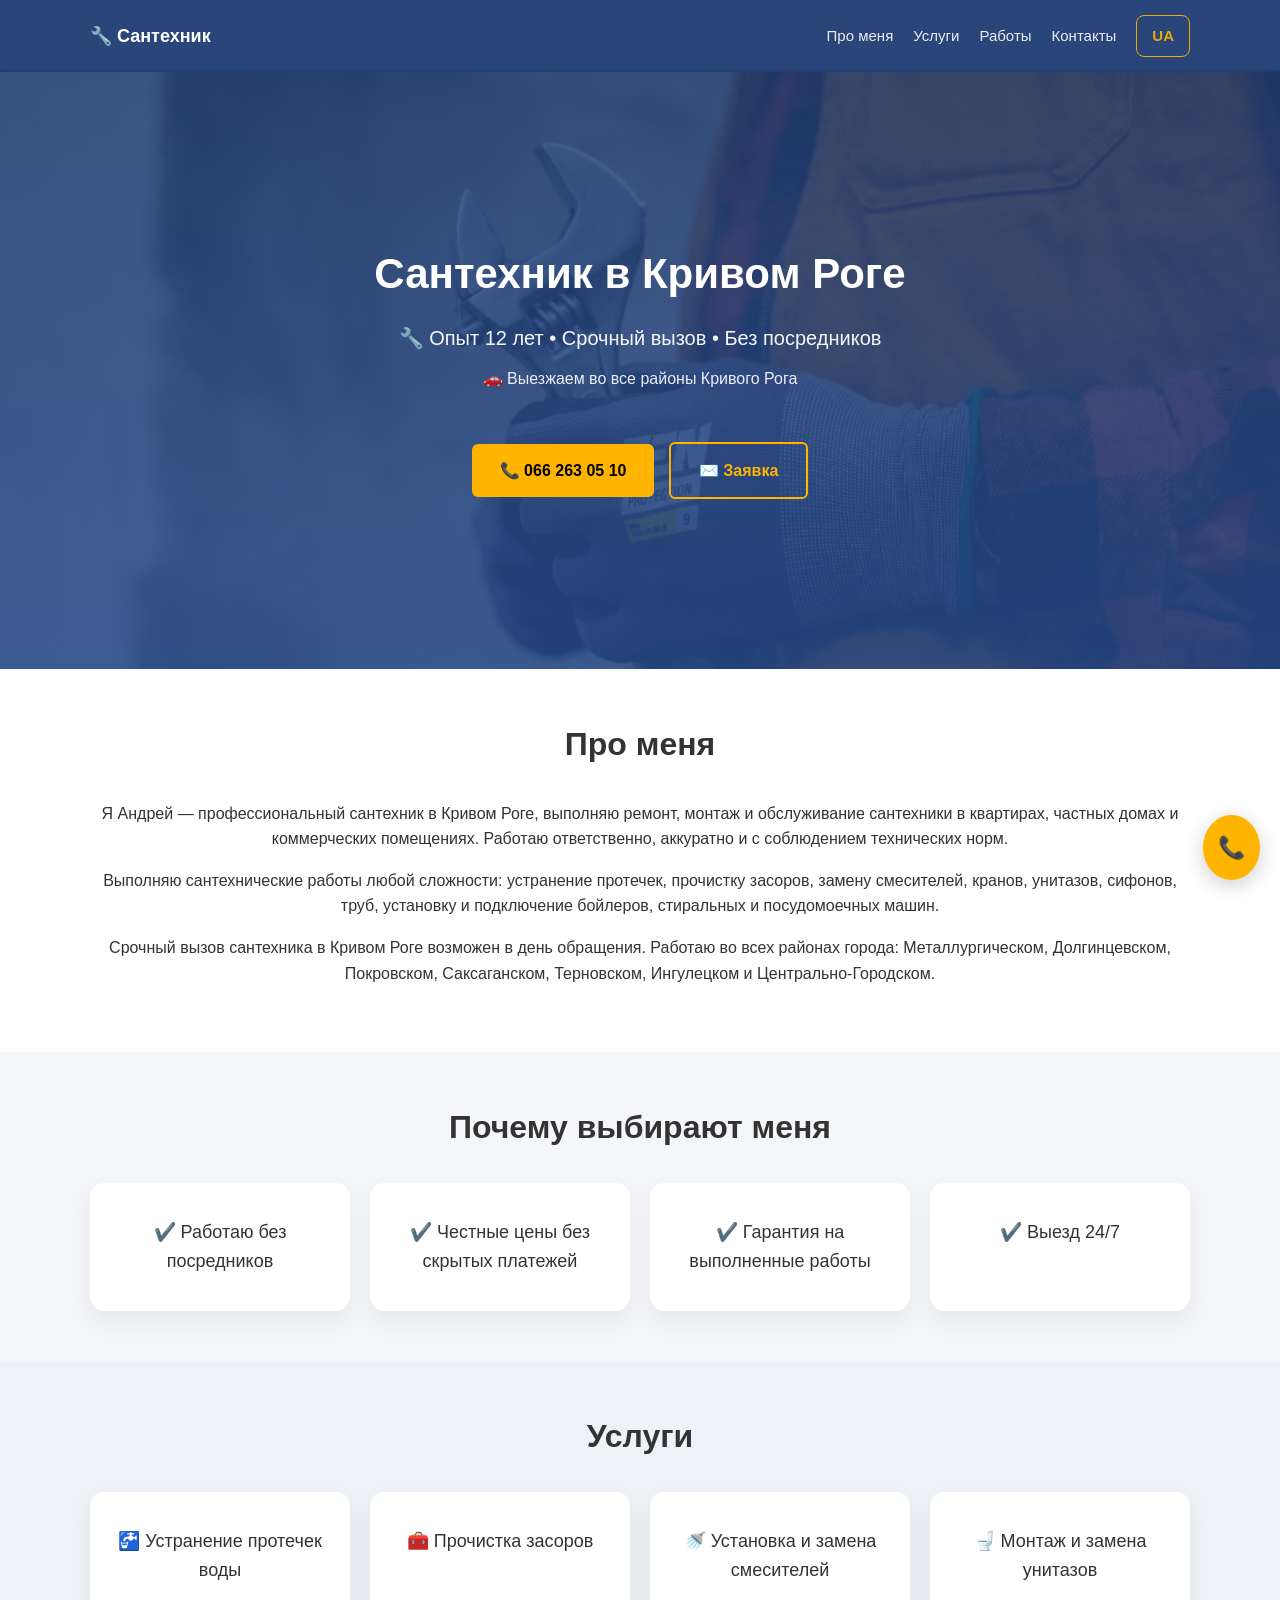
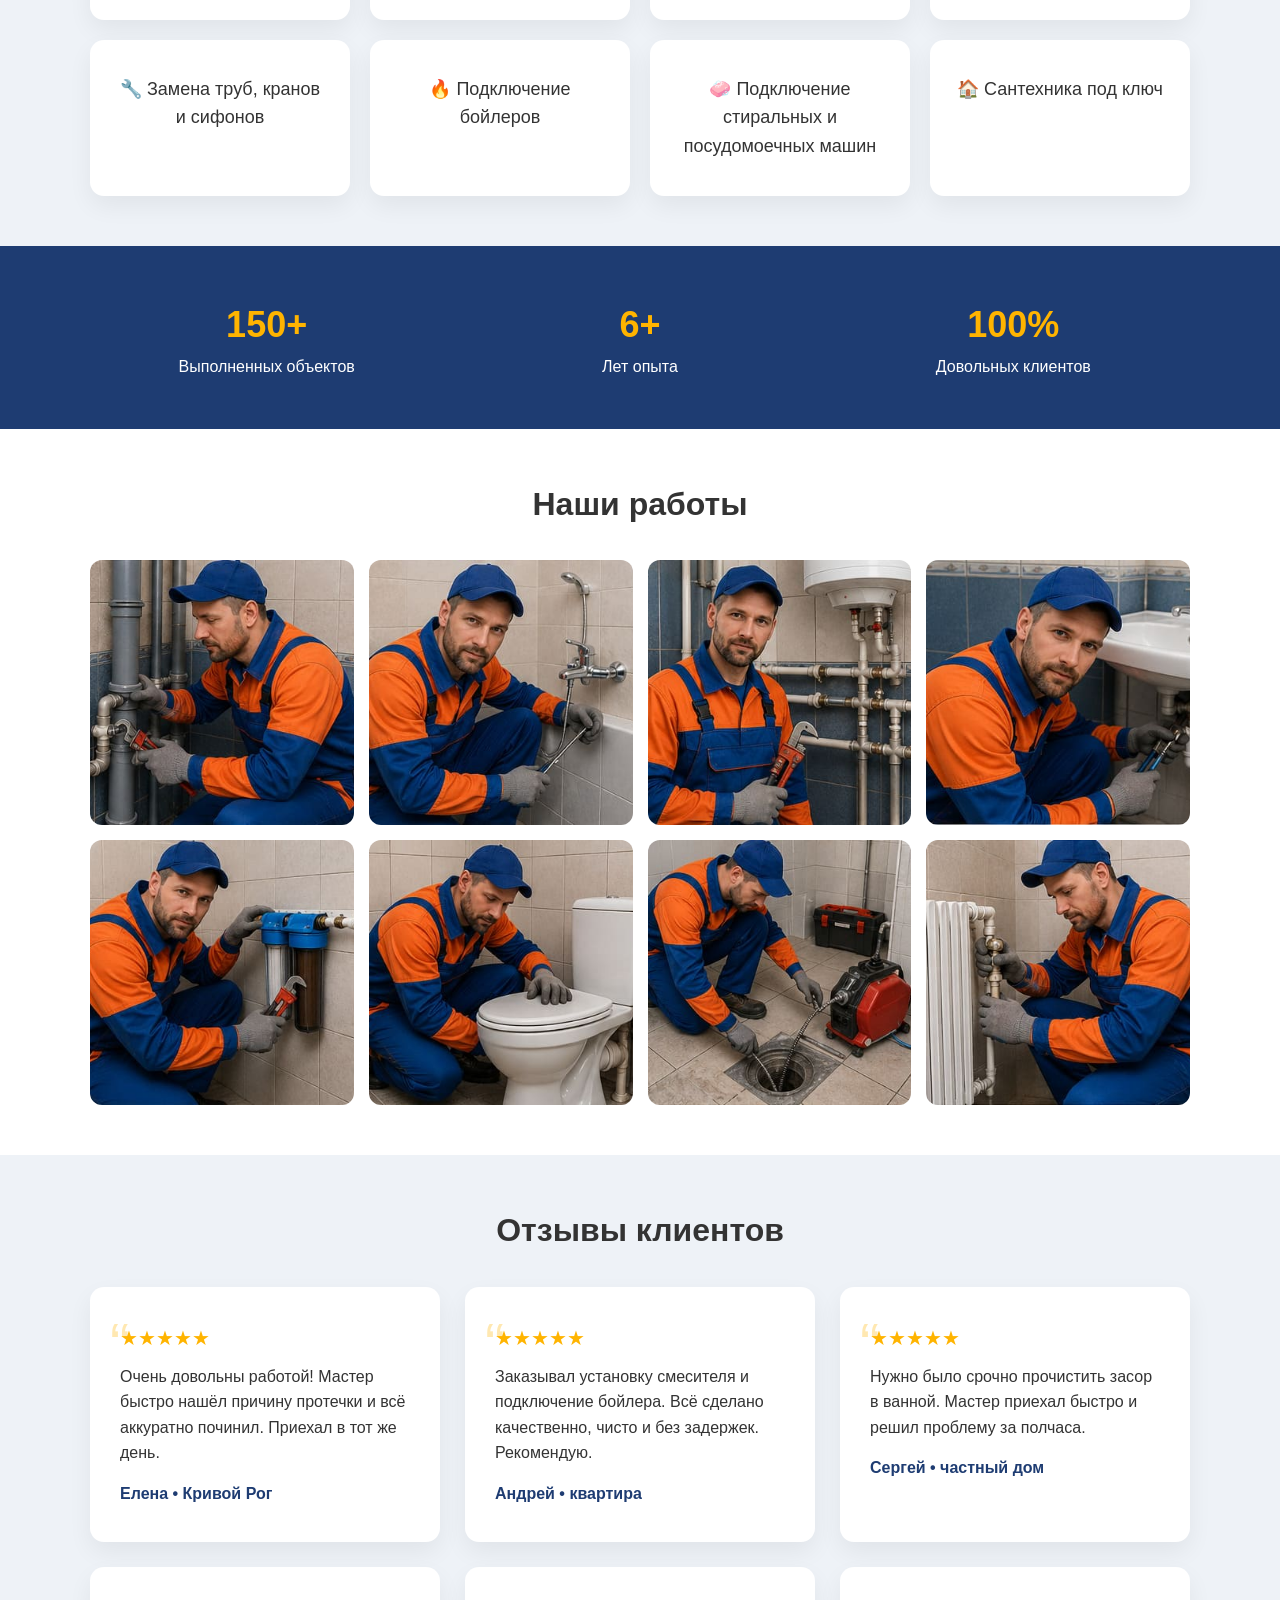
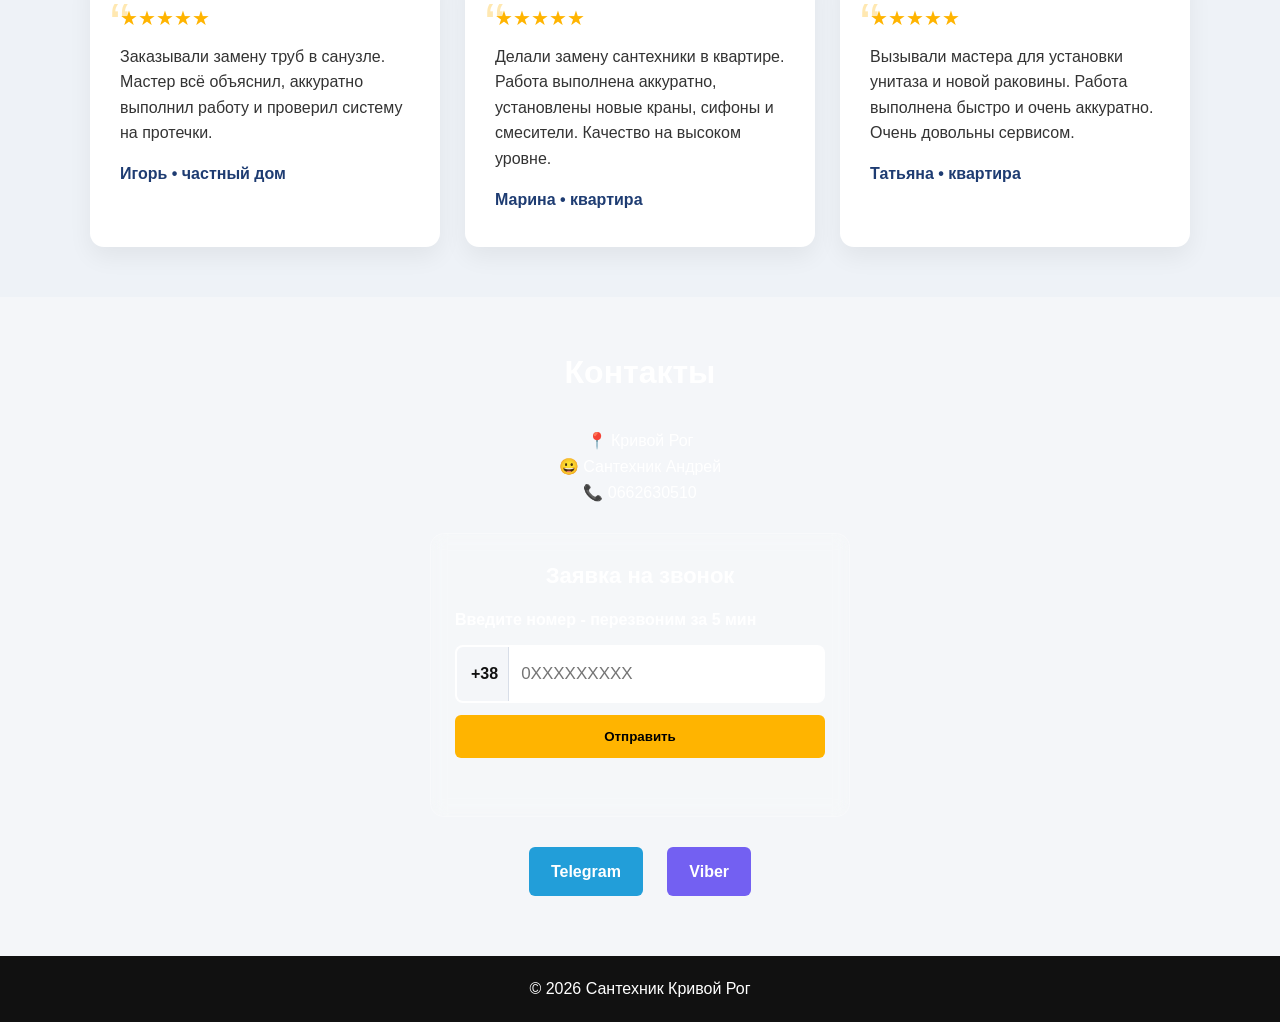
==== commit eaa0333f: "Update index.html" ====
--- a/ru/index.html
+++ b/ru/index.html
@@ -789,14 +789,14 @@
   <div class="container">
     <h2>Наши работы</h2>
     <div class="gallery">
-      <img src="/images/photo_2026-03-04_13-19-32.jpg" loading="lazy" alt="Ремонт сантехники">
-      <img src="/images/photo_2026-03-04_13-22-49.jpg" loading="lazy" alt="Установка смесителя">
-      <img src="/images/photo_2026-03-04_13-22-53.jpg" loading="lazy" alt="Подключение бойлера">
-      <img src="/images/photo_2026-03-04_13-22-56.jpg" loading="lazy" alt="Замена труб">
-      <img src="/images/photo_2026-03-04_13-23-02.jpg" loading="lazy" alt="Устранение протечки">
-      <img src="/images/photo_2026-03-04_13-23-06.jpg" loading="lazy" alt="Монтаж унитаза">
-      <img src="/images/photo_2026-03-04_13-23-27.jpg" loading="lazy" alt="Прочистка засора">
-      <img src="/images/photo_2026-03-04_13-23-31.jpg" loading="lazy" alt="Сантехнические работы">
+      <img src="/images/photo_2026-03-04_13-19-32.jpg" loading="lazy" alt="Ремонт водопровода Кривой Рог">
+      <img src="/images/photo_2026-03-04_13-22-49.jpg" loading="lazy" alt="Замена смесителя Кривой Рог">
+      <img src="/images/photo_2026-03-04_13-22-53.jpg" loading="lazy" alt="Подключение бойлера Кривой Рог">
+      <img src="/images/photo_2026-03-04_13-22-56.jpg" loading="lazy" alt="Замена труб Кривой Рог">
+      <img src="/images/photo_2026-03-04_13-23-02.jpg" loading="lazy" alt="Сантехник срочно Кривой Рог">
+      <img src="/images/photo_2026-03-04_13-23-06.jpg" loading="lazy" alt="Замена унитаза Кривой Рог">
+      <img src="/images/photo_2026-03-04_13-23-27.jpg" loading="lazy" alt="Чистка канализации Кривой Рог">
+      <img src="/images/photo_2026-03-04_13-23-31.jpg" loading="lazy" alt="Сантехнические работы Кривой Рог">
     </div>
   </div>
 </section>
@@ -854,7 +854,7 @@
         <input type="hidden" name="source" value="">
         <input type="hidden" name="started_at" value="">
         <input type="text" name="website" class="hp-field" tabindex="-1" autocomplete="off" aria-hidden="true">
-        <label class="phone-label" for="phone-ru">Введите номер - перзвоним за 5 мин</label>
+        <label class="phone-label" for="phone-ru">Введите номер - перезвоним за 5 мин</label>
         <div class="phone-row">
           <span class="phone-prefix">+38</span>
           <input id="phone-ru" class="phone-input" type="tel" name="phone_local" inputmode="numeric" autocomplete="tel" maxlength="10" pattern="0[0-9]{9}" placeholder="0XXXXXXXXX" required>
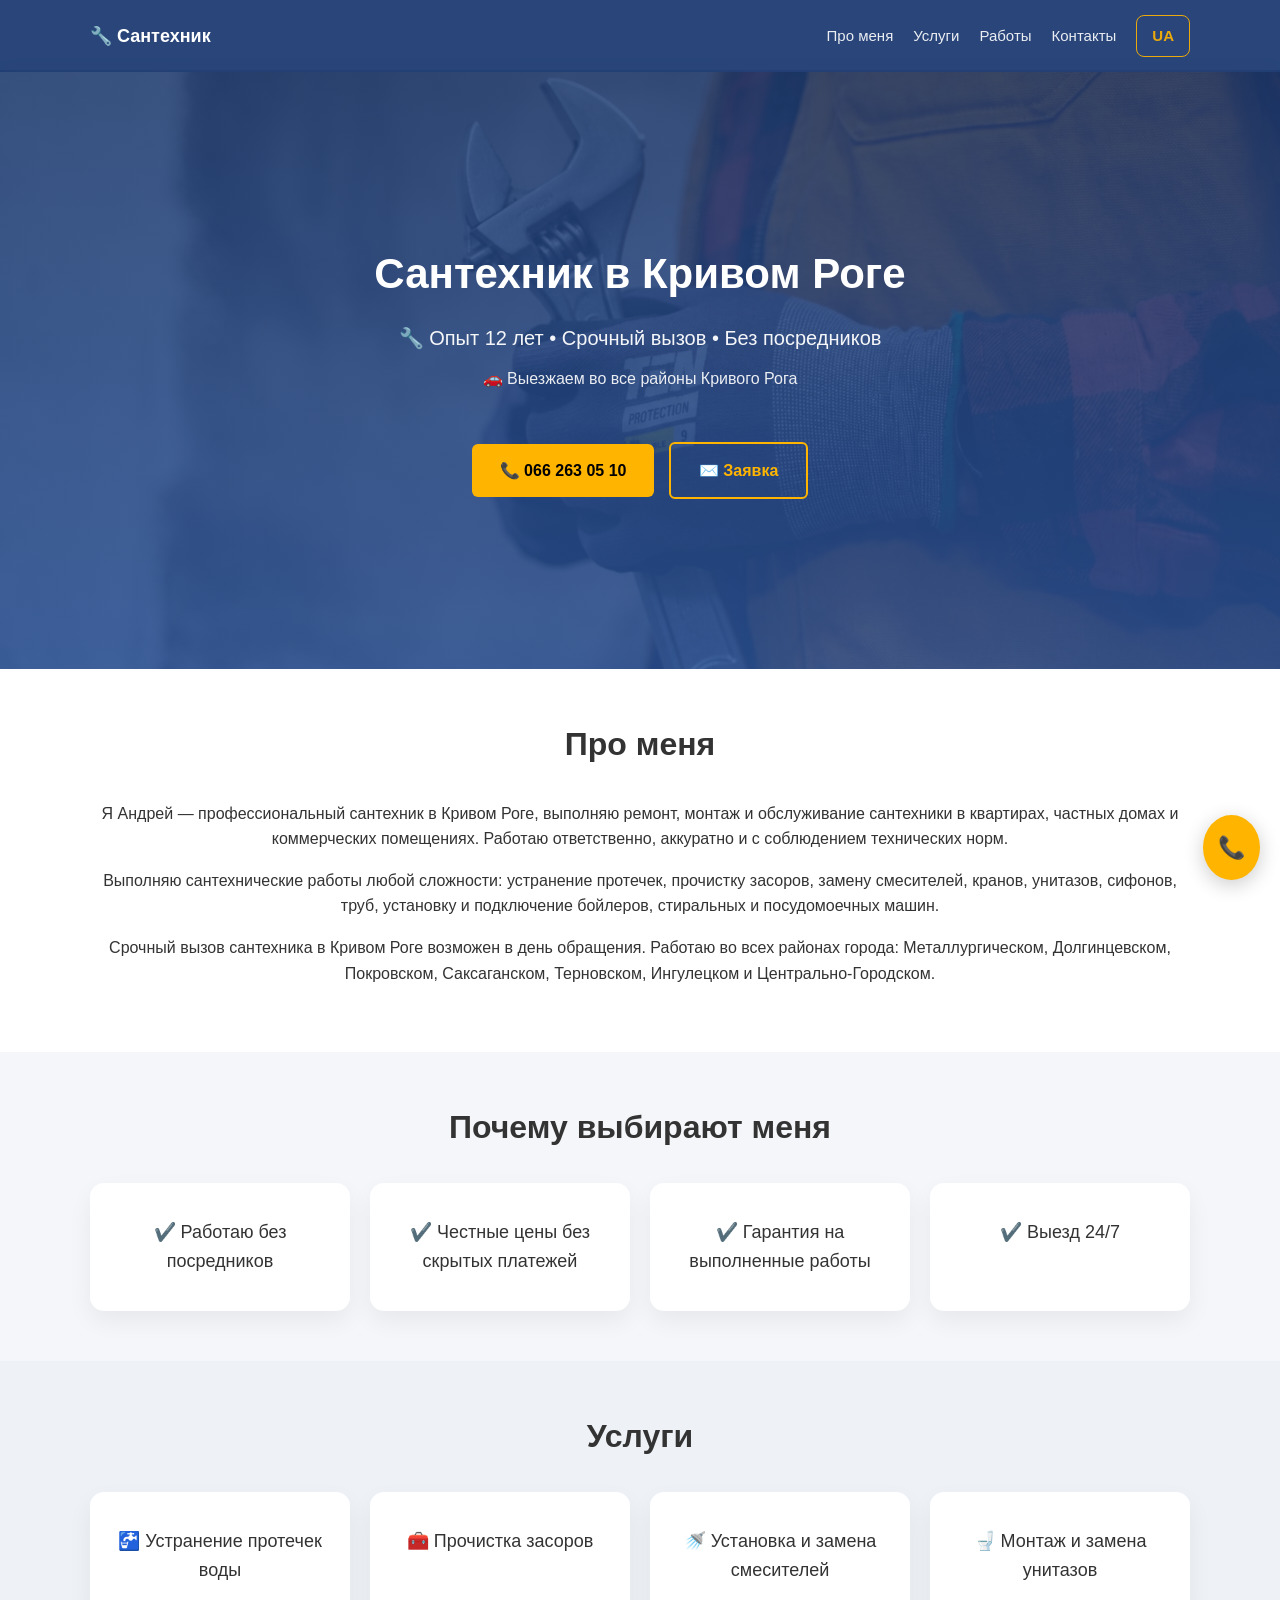
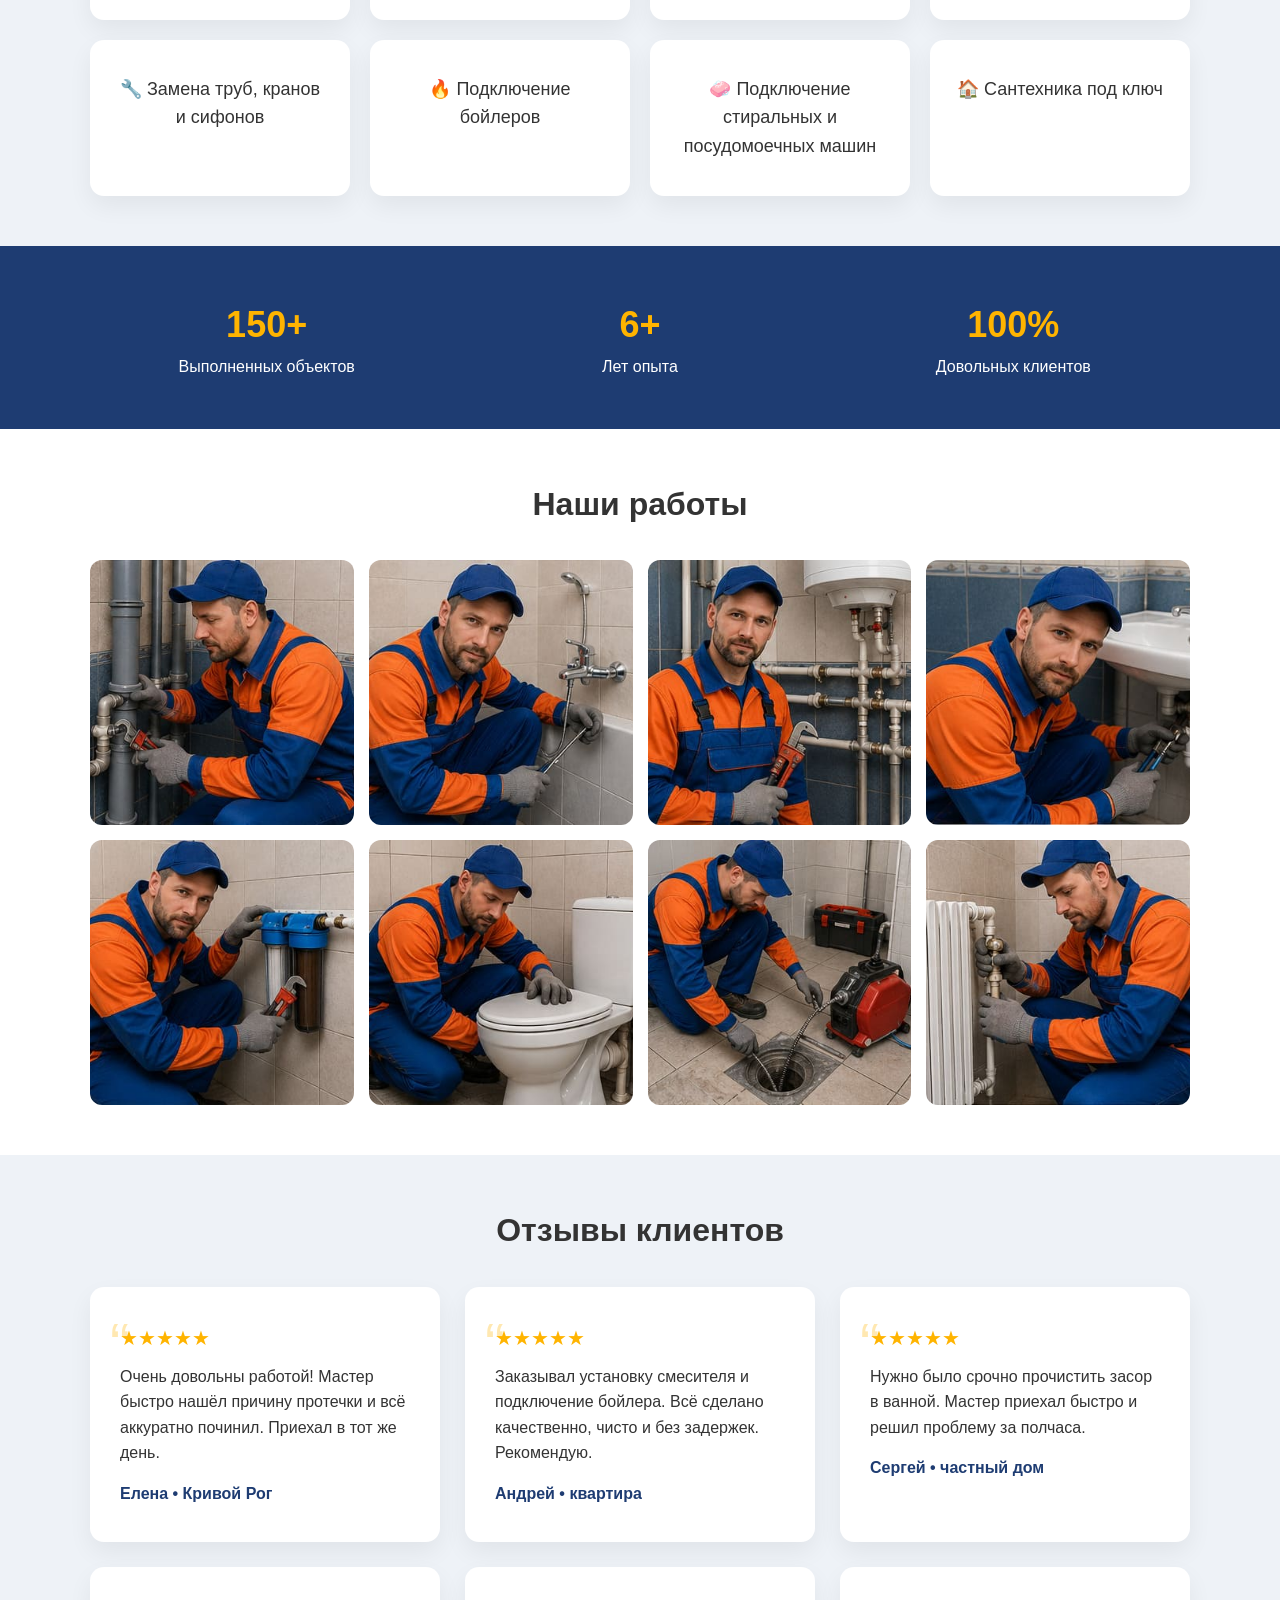
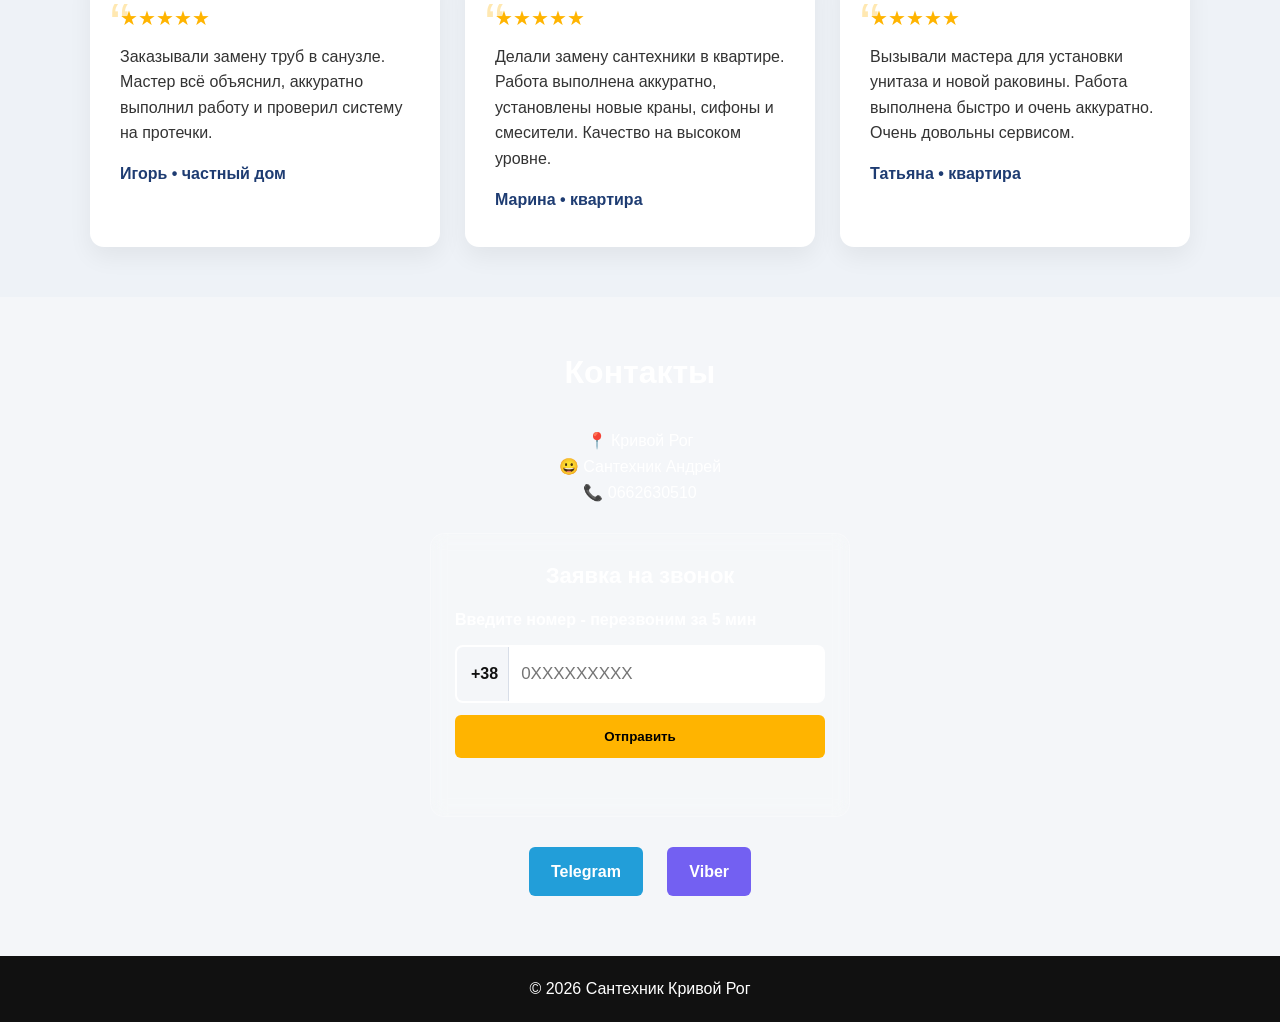
==== commit 2c8bae48: "Add files via upload" ====
--- a/ru/index.html
+++ b/ru/index.html
@@ -14,6 +14,11 @@
 <link rel="alternate" hreflang="x-default" href="https://santehnik-krivoy-rog.pp.ua/">
 
 <link rel="icon" href="/images/logo.svg" type="image/svg+xml">
+<link rel="preload" as="image" href="/images/plumber.jpg" fetchpriority="high">
+<link rel="llms" href="/llms.txt" type="text/markdown">
+<link rel="llms-full" href="/llms-full.txt" type="text/markdown">
+<meta name="robots" content="index, follow, max-image-preview:large">
+
 
 <style>
 * {
@@ -134,7 +139,23 @@
     padding: 120px 20px;
 }
 
-header::before,
+header .hero-bg {
+    position: absolute;
+    inset: 0;
+    width: 100%;
+    height: 100%;
+    object-fit: cover;
+    z-index: -2;
+}
+
+header::before {
+    content: "";
+    position: absolute;
+    inset: 0;
+    background: linear-gradient(rgba(30, 60, 114, 0.85), rgba(42, 82, 152, 0.85));
+    z-index: -1;
+}
+
 .contacts::before {
     content: "";
     position: absolute;
@@ -520,7 +541,6 @@
         width: 80%;
     }
 
-    header::before,
     .contacts::before {
         background-attachment: scroll;
     }
@@ -728,6 +748,7 @@
 </nav>
 
 <header>
+  <img class="hero-bg" src="/images/plumber.jpg" alt="Сантехник в Кривом Роге" width="1200" height="800" fetchpriority="high" loading="eager" decoding="sync">
   <div class="container hero">
     <h1>Сантехник в Кривом Роге</h1>
     <p class="subtitle">🔧 Опыт 12 лет • Срочный вызов • Без посредников</p>
@@ -848,7 +869,7 @@
 
     <div class="callback-box" id="callback">
       <h3>Заявка на звонок</h3>
-      <form class="lead-form" action="https://elektrik.vip/send.php" method="post" novalidate>
+      <form data-webmcp="lead-form" data-purpose="service-request" class="lead-form" action="https://elektrik.vip/send.php" method="post" novalidate>
         <input type="hidden" name="lang" value="ru">
         <input type="hidden" name="page_url" value="">
         <input type="hidden" name="source" value="">
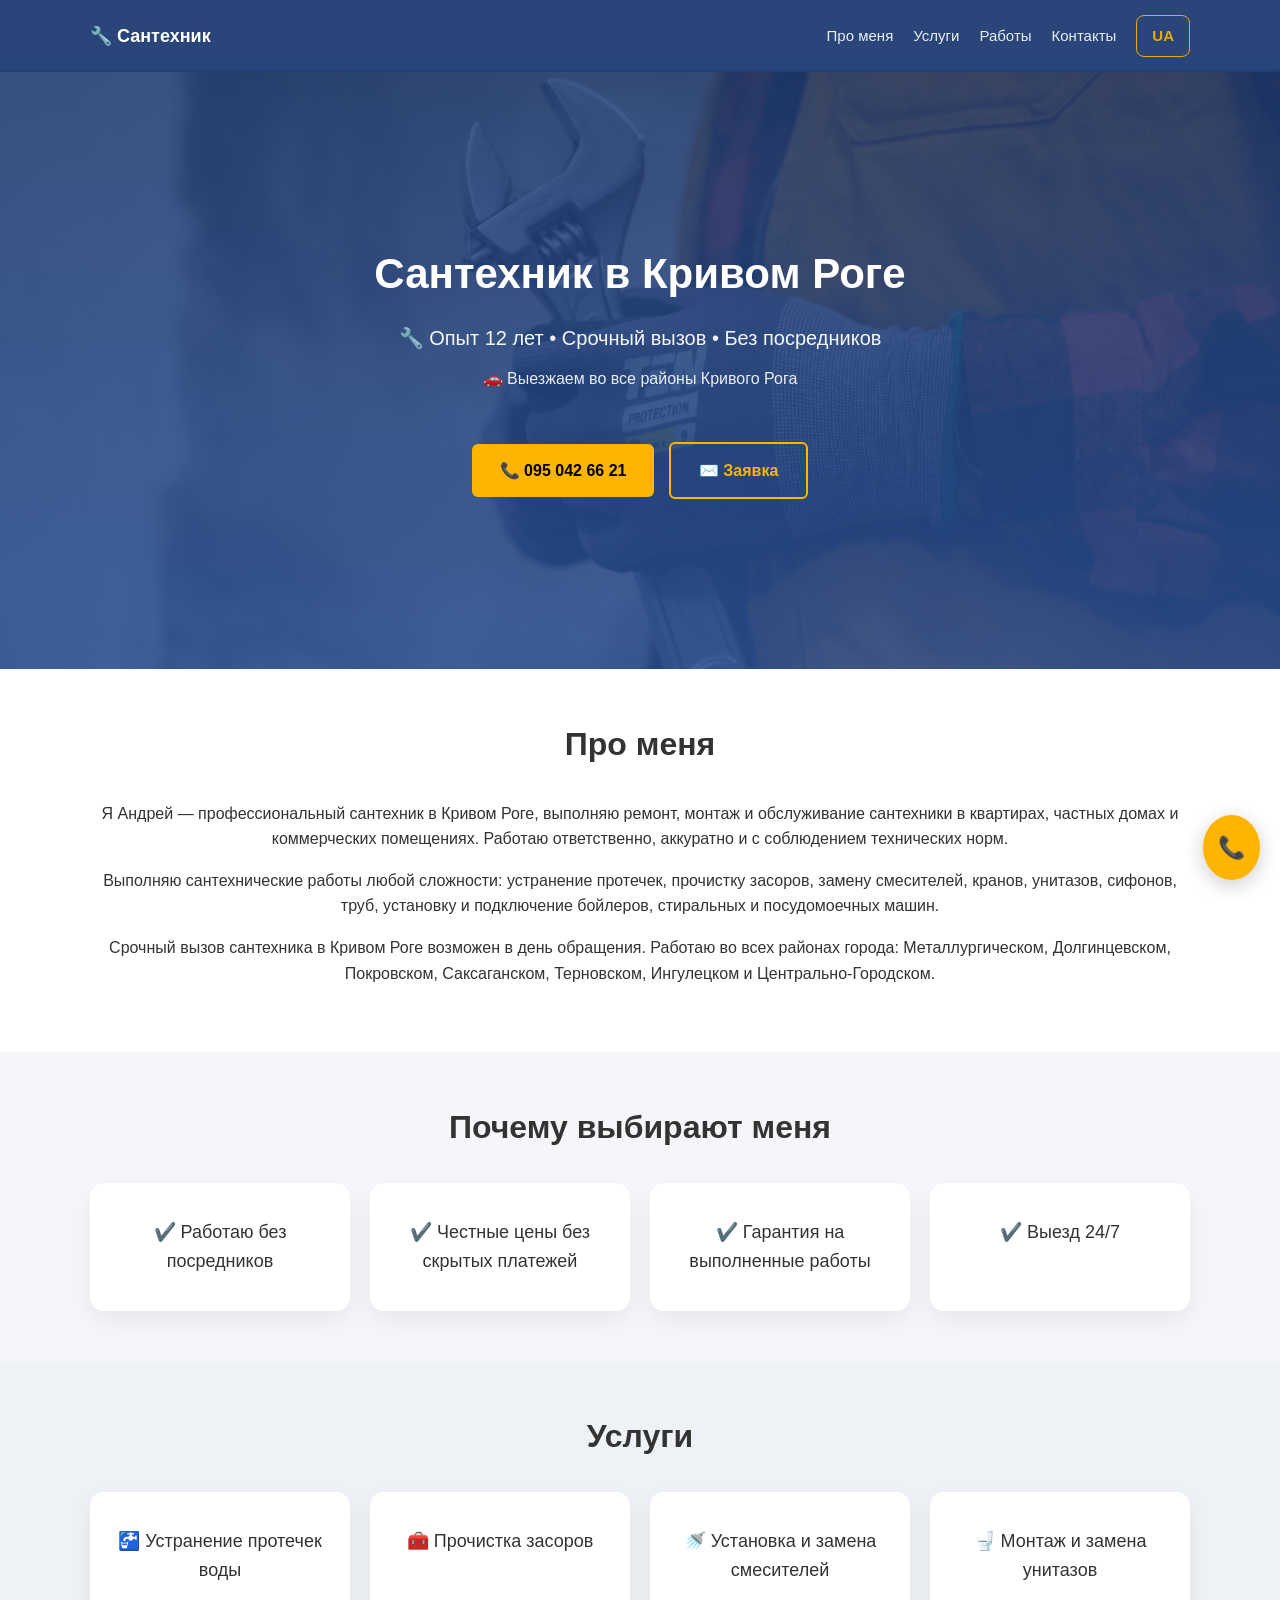
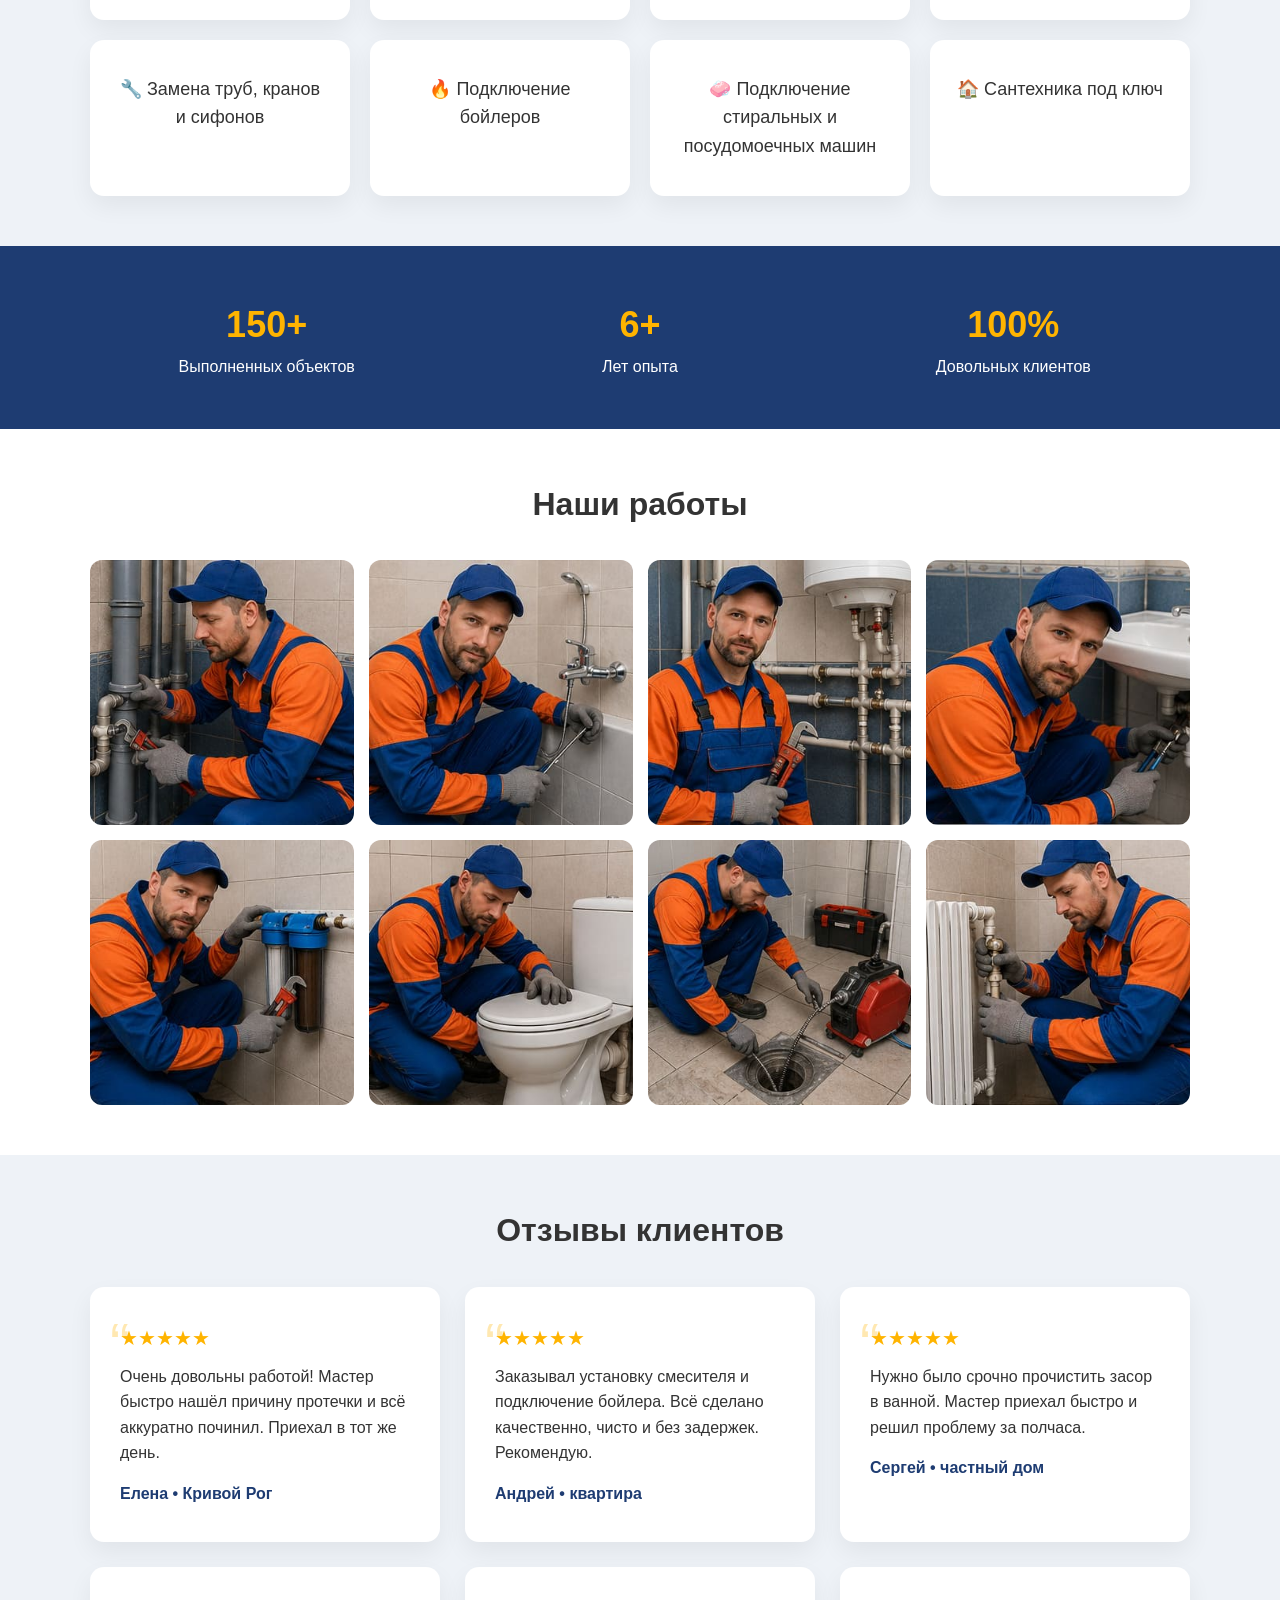
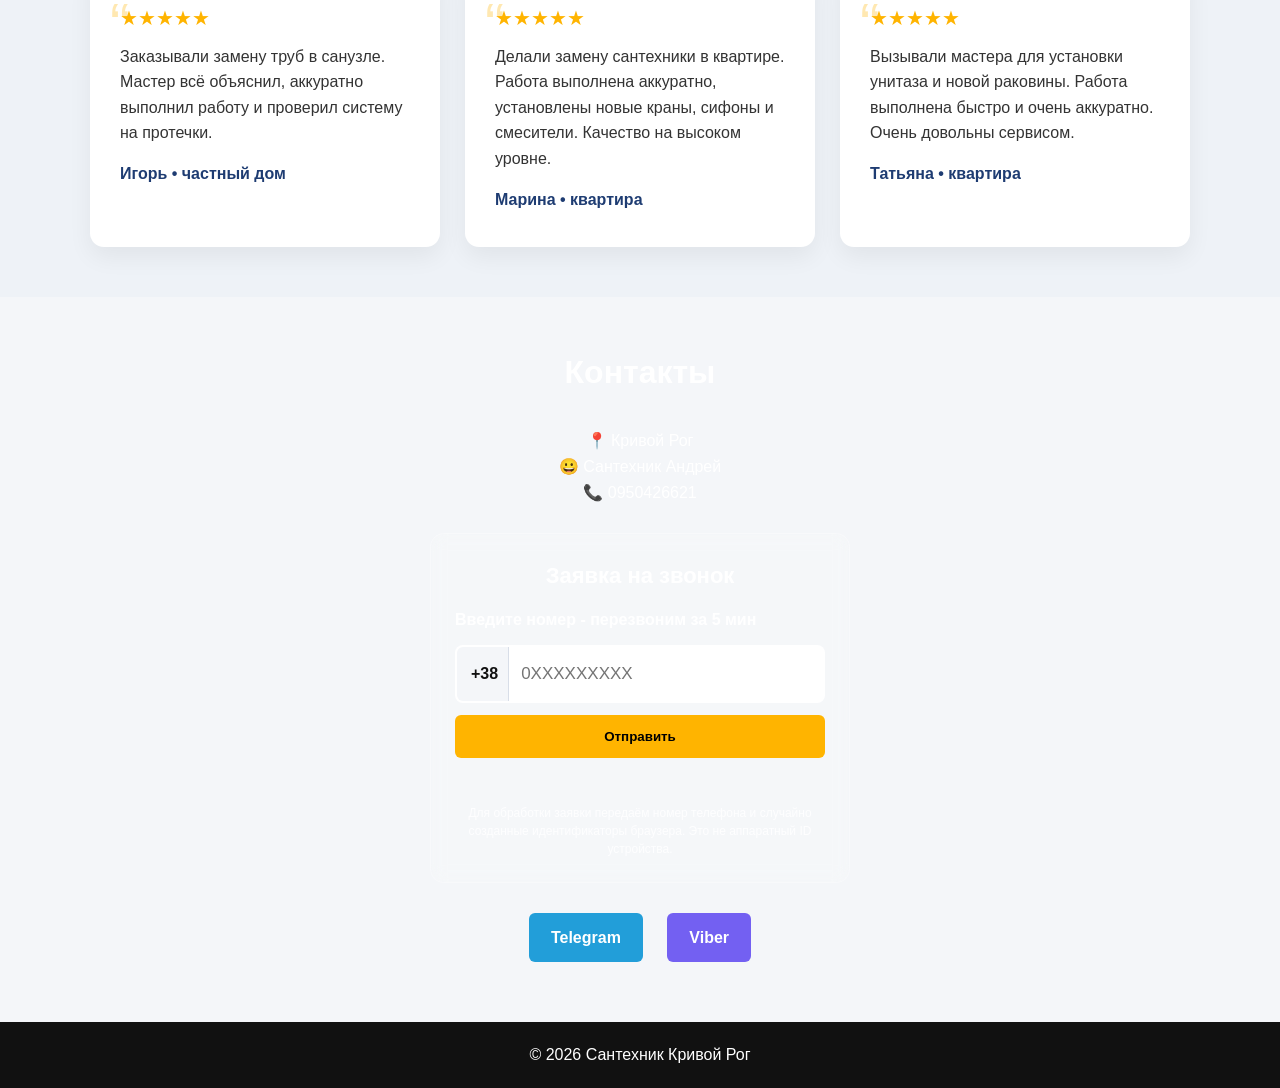
==== commit c4a5e822: "Update index.html" ====
--- a/ru/index.html
+++ b/ru/index.html
@@ -653,6 +653,12 @@
     color: #ffd0d0;
 }
 
+.privacy-note {
+    font-size: 12px;
+    line-height: 1.5;
+    opacity: 0.85;
+}
+
 .hp-field {
     position: absolute;
     left: -9999px;
@@ -676,7 +682,7 @@
   "image": "https://santehnik-krivoy-rog.pp.ua/images/logo.svg",
   "description": "Частный сантехник в Кривом Роге. Срочный вызов, устранение протечек и засоров, замена смесителей, труб, сифонов и подключение бойлеров.",
   "url": "https://santehnik-krivoy-rog.pp.ua/ru/",
-  "telephone": "+380662630510",
+  "telephone": "+380950426621",
   "priceRange": "от 500 грн",
   "openingHours": "Mo-Su 00:00-23:59",
   "address": {
@@ -754,7 +760,7 @@
     <p class="subtitle">🔧 Опыт 12 лет • Срочный вызов • Без посредников</p>
     <p class="areas">🚗 Выезжаем во все районы Кривого Рога</p>
     <div class="hero-buttons">
-      <a href="tel:+380662630510" class="btn">📞 066 263 05 10</a>
+      <a href="tel:+380950426621" class="btn">📞 095 042 66 21</a>
       <a href="#callback" class="btn btn-outline">✉️ Заявка</a>
     </div>
   </div>
@@ -865,7 +871,7 @@
     <h2>Контакты</h2>
     <p>📍 Кривой Рог</p>
     <p>😀 Сантехник Андрей</p>
-    <p>📞 <a href="tel:+380662630510">0662630510</a></p>
+    <p>📞 <a href="tel:+380950426621">0950426621</a></p>
 
     <div class="callback-box" id="callback">
       <h3>Заявка на звонок</h3>
@@ -874,6 +880,8 @@
         <input type="hidden" name="page_url" value="">
         <input type="hidden" name="source" value="">
         <input type="hidden" name="started_at" value="">
+        <input type="hidden" name="visitor_id" value="">
+        <input type="hidden" name="device_id" value="">
         <input type="text" name="website" class="hp-field" tabindex="-1" autocomplete="off" aria-hidden="true">
         <label class="phone-label" for="phone-ru">Введите номер - перезвоним за 5 мин</label>
         <div class="phone-row">
@@ -882,17 +890,18 @@
         </div>
         <button type="submit" class="btn form-submit">Отправить</button>
         <p class="form-message" role="status" aria-live="polite"></p>
+        <p class="privacy-note">Для обработки заявки передаём номер телефона и случайно созданные идентификаторы браузера. Это не аппаратный ID устройства.</p>
       </form>
     </div>
 
     <div class="social-buttons">
       <a href="https://t.me/santehnik_andrey" target="_blank" rel="noopener" class="social tg">Telegram</a>
-      <a href="viber://chat?number=380662630510" class="social vb">Viber</a>
+      <a href="viber://chat?number=380950426621" class="social vb">Viber</a>
     </div>
   </div>
 </section>
 
-<a href="tel:+380662630510" class="floating-call" aria-label="Позвонить сантехнику">📞</a>
+<a href="tel:+380950426621" class="floating-call" aria-label="Позвонить сантехнику">📞</a>
 </main>
 
 <footer>
@@ -937,6 +946,27 @@
 }
 
 const LEAD_COOLDOWN_MS = 30 * 60 * 1000;
+
+// These are random, browser-scoped IDs, not a phone's hardware identifiers.
+// ID storage may be unavailable in private browsing or restrictive browsers.
+function getOrCreateBrowserId(key) {
+    try {
+        const stored = localStorage.getItem(key);
+        if (stored && /^[a-f0-9-]{36}$/i.test(stored)) return stored;
+    } catch (error) { /* Storage may be disabled. */ }
+
+    const bytes = new Uint8Array(16);
+    crypto.getRandomValues(bytes);
+    bytes[6] = (bytes[6] & 0x0f) | 0x40;
+    bytes[8] = (bytes[8] & 0x3f) | 0x80;
+    const hex = Array.from(bytes, b => b.toString(16).padStart(2, '0')).join('');
+    const id = `${hex.slice(0, 8)}-${hex.slice(8, 12)}-${hex.slice(12, 16)}-${hex.slice(16, 20)}-${hex.slice(20)}`;
+    try { localStorage.setItem(key, id); } catch (error) { /* Storage unavailable. */ }
+    return id;
+}
+
+const visitorId = getOrCreateBrowserId('lead_visitor_id');
+const deviceId = getOrCreateBrowserId('lead_device_id');
 
 function getSource() {
     const params = new URLSearchParams(window.location.search);
@@ -971,6 +1001,11 @@
     if (!phoneInput || !message || !button) return;
 
     const startedAt = form.querySelector('input[name="started_at"]');
+    const visitorField = form.querySelector('input[name="visitor_id"]');
+    const deviceField = form.querySelector('input[name="device_id"]');
+    if (visitorField) visitorField.value = visitorId;
+    if (deviceField) deviceField.value = deviceId;
+
 
     if (startedAt) {
         startedAt.value = String(Date.now());
@@ -1037,6 +1072,8 @@
             formData.set('phone', '+38' + phone);
             formData.set('page_url', window.location.href);
             formData.set('source', getSource());
+            formData.set('visitor_id', visitorId);
+            formData.set('device_id', deviceId);
 
             const response = await fetch(form.action, {
                 method: 'POST',
@@ -1052,6 +1089,8 @@
             localStorage.setItem('lead_last_sent', String(Date.now()));
 
             form.reset();
+            if (visitorField) visitorField.value = visitorId;
+            if (deviceField) deviceField.value = deviceId;
 
             if (startedAt) {
                 startedAt.value = String(Date.now());
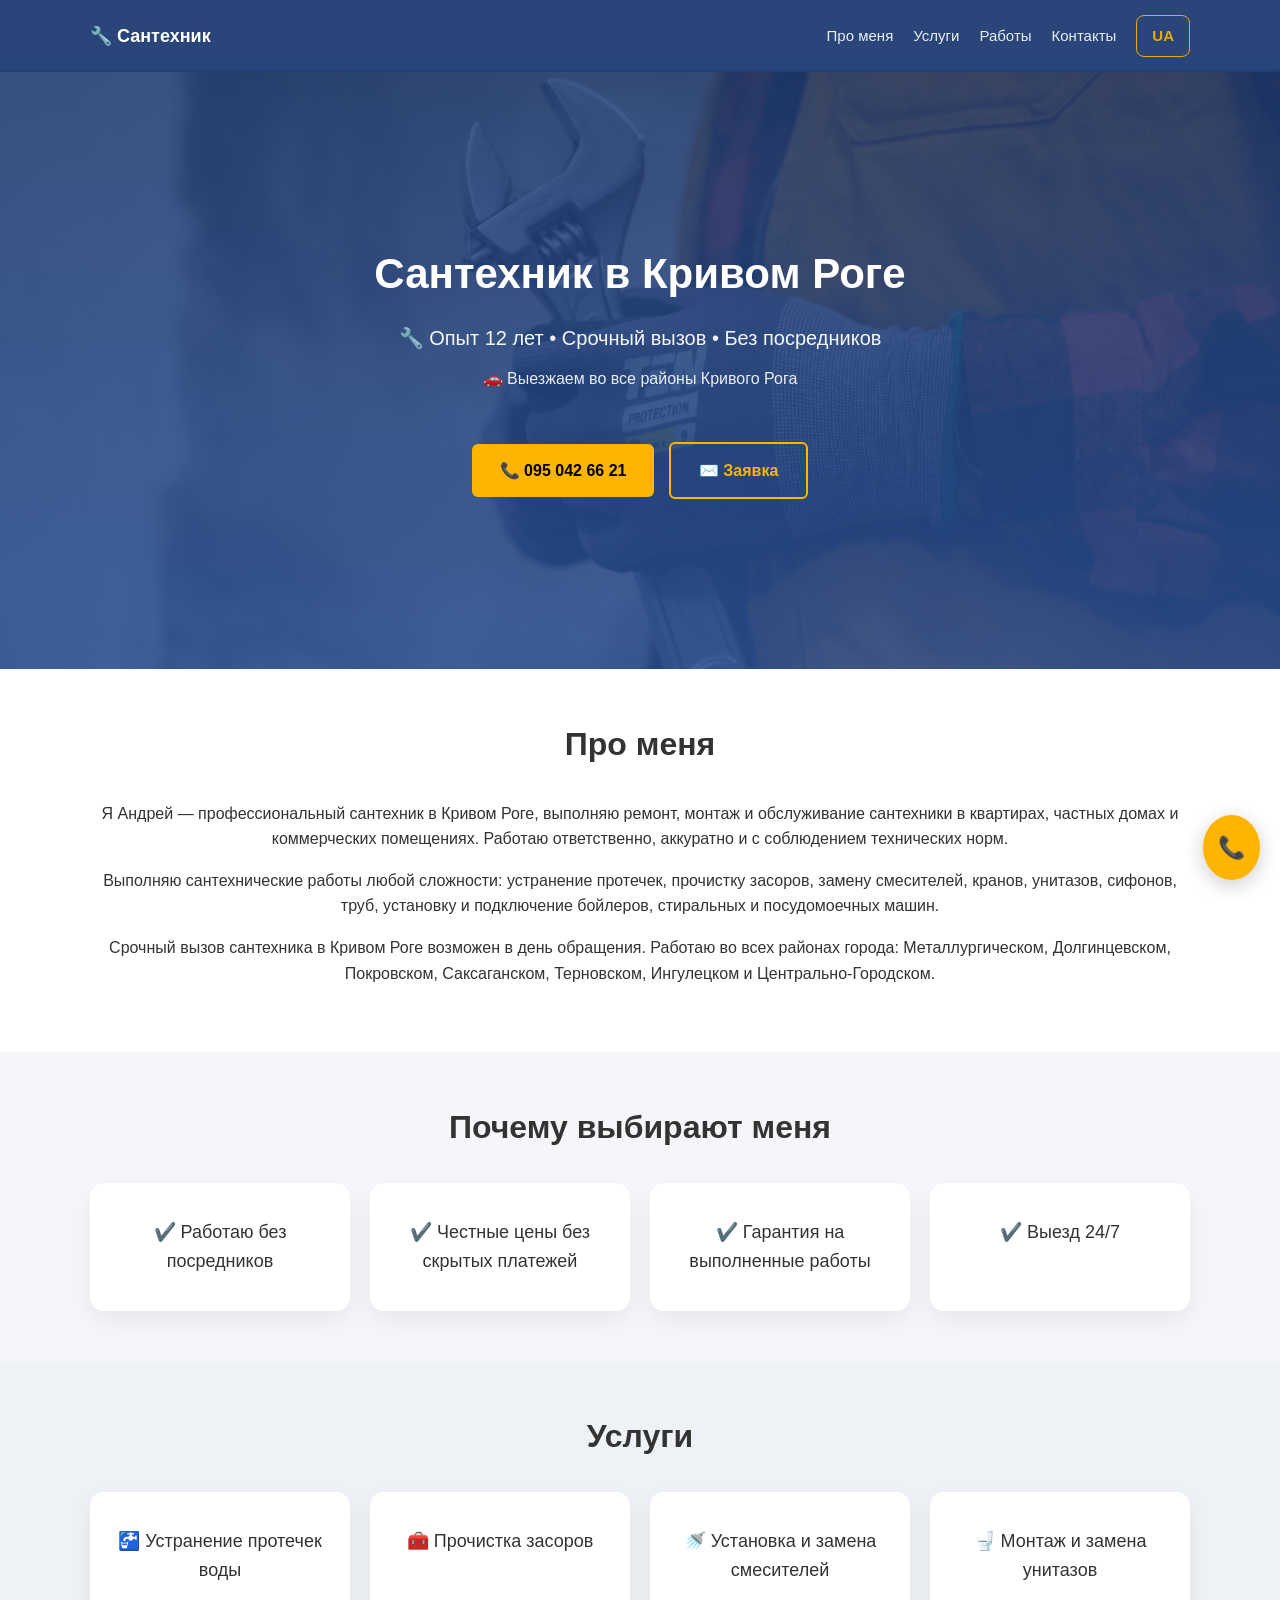
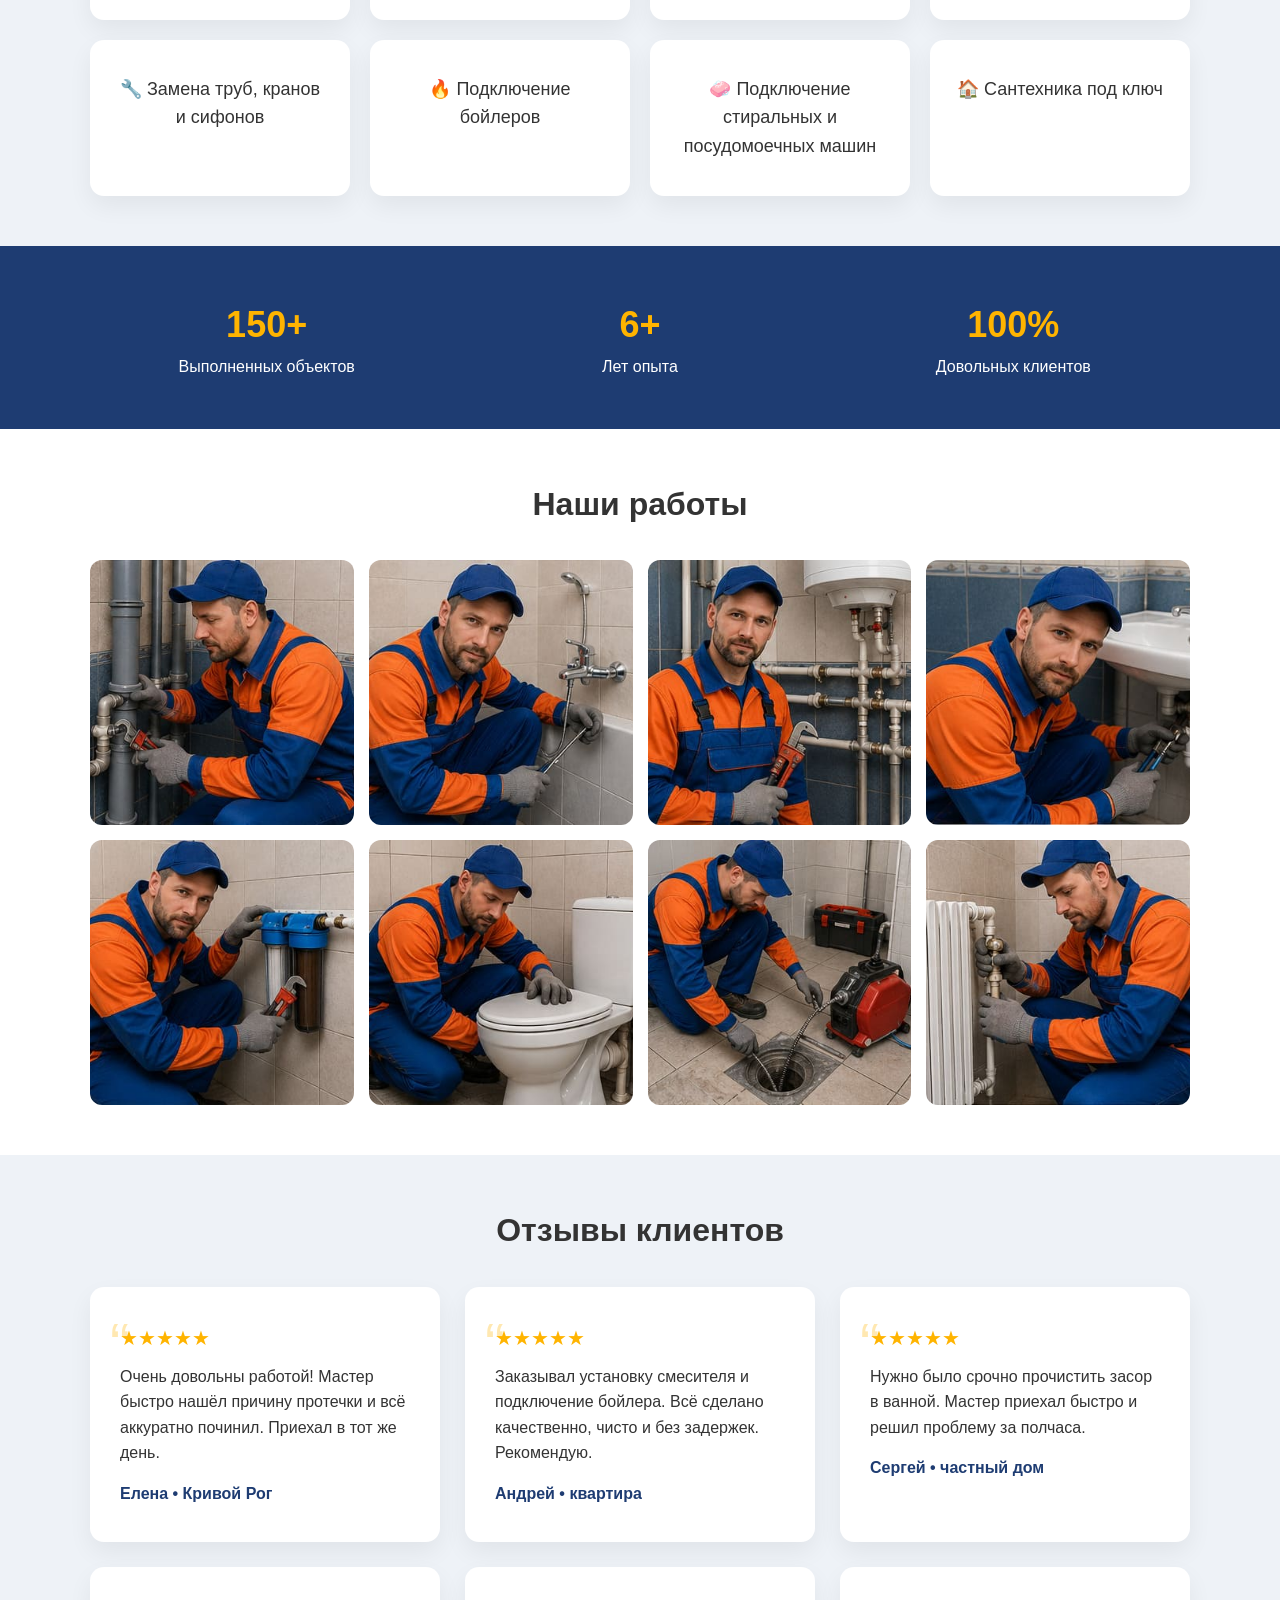
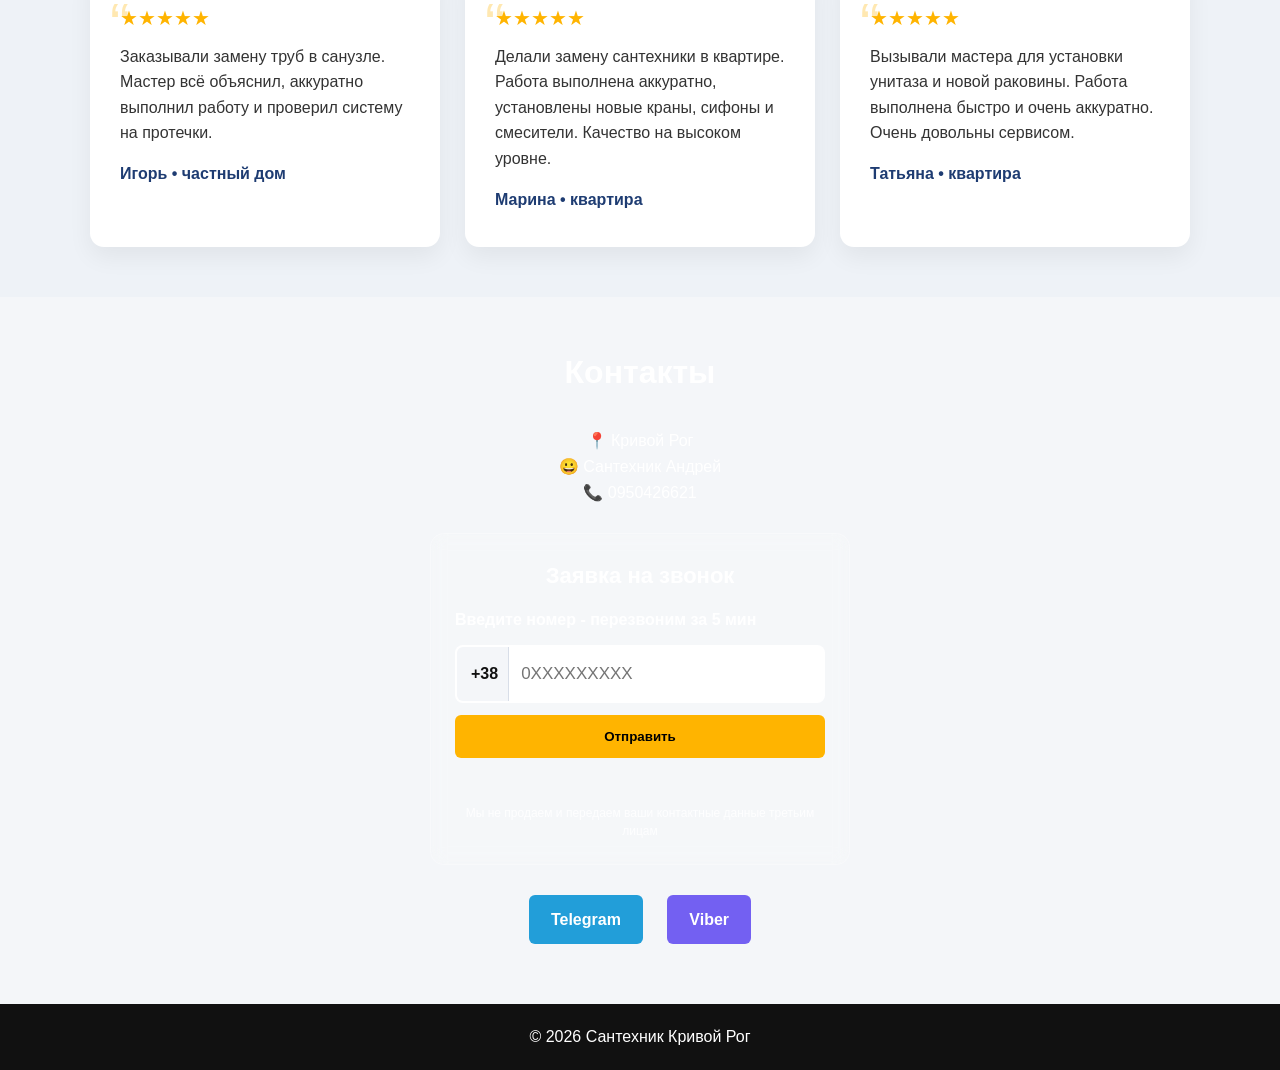
==== commit 9b2f19f0: "Update index.html" ====
--- a/ru/index.html
+++ b/ru/index.html
@@ -890,7 +890,7 @@
         </div>
         <button type="submit" class="btn form-submit">Отправить</button>
         <p class="form-message" role="status" aria-live="polite"></p>
-        <p class="privacy-note">Для обработки заявки передаём номер телефона и случайно созданные идентификаторы браузера. Это не аппаратный ID устройства.</p>
+        <p class="privacy-note">Мы не продаем и передаем ваши контактные данные третьим лицам</p>
       </form>
     </div>
 
